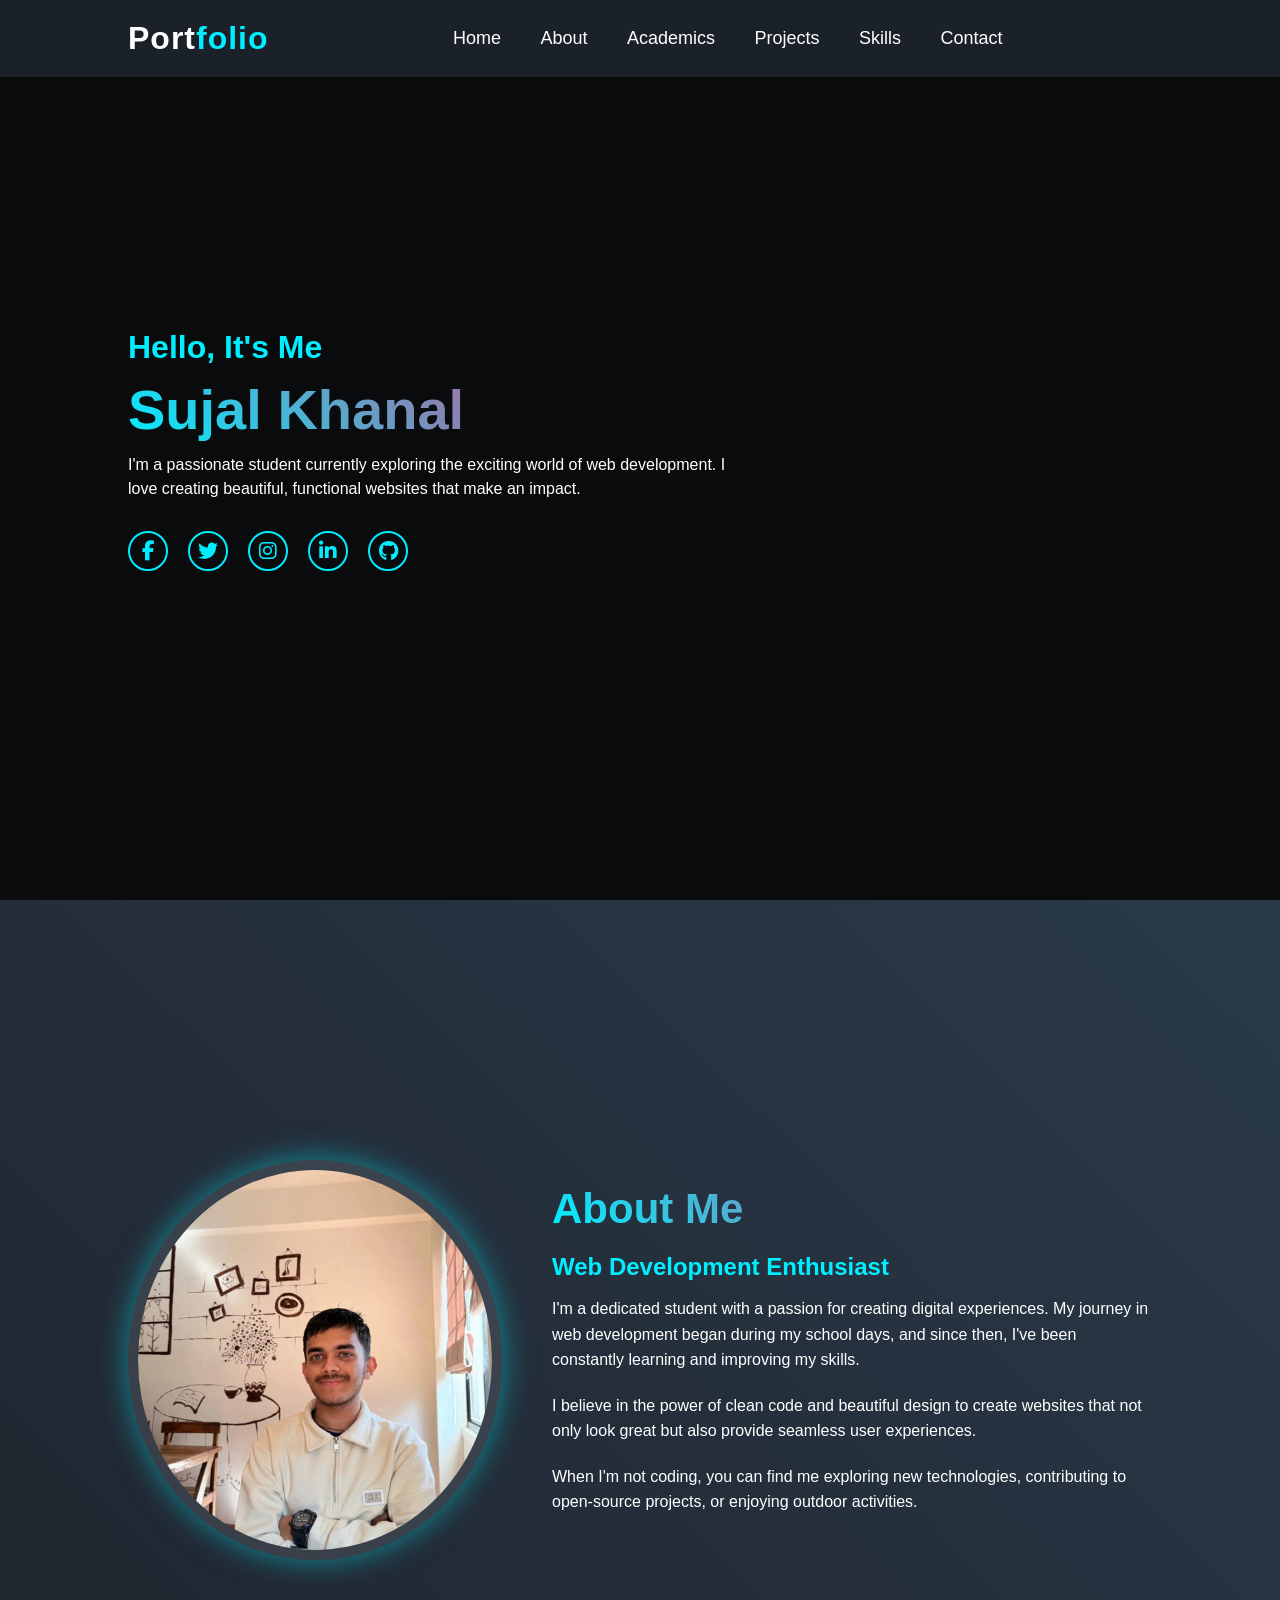
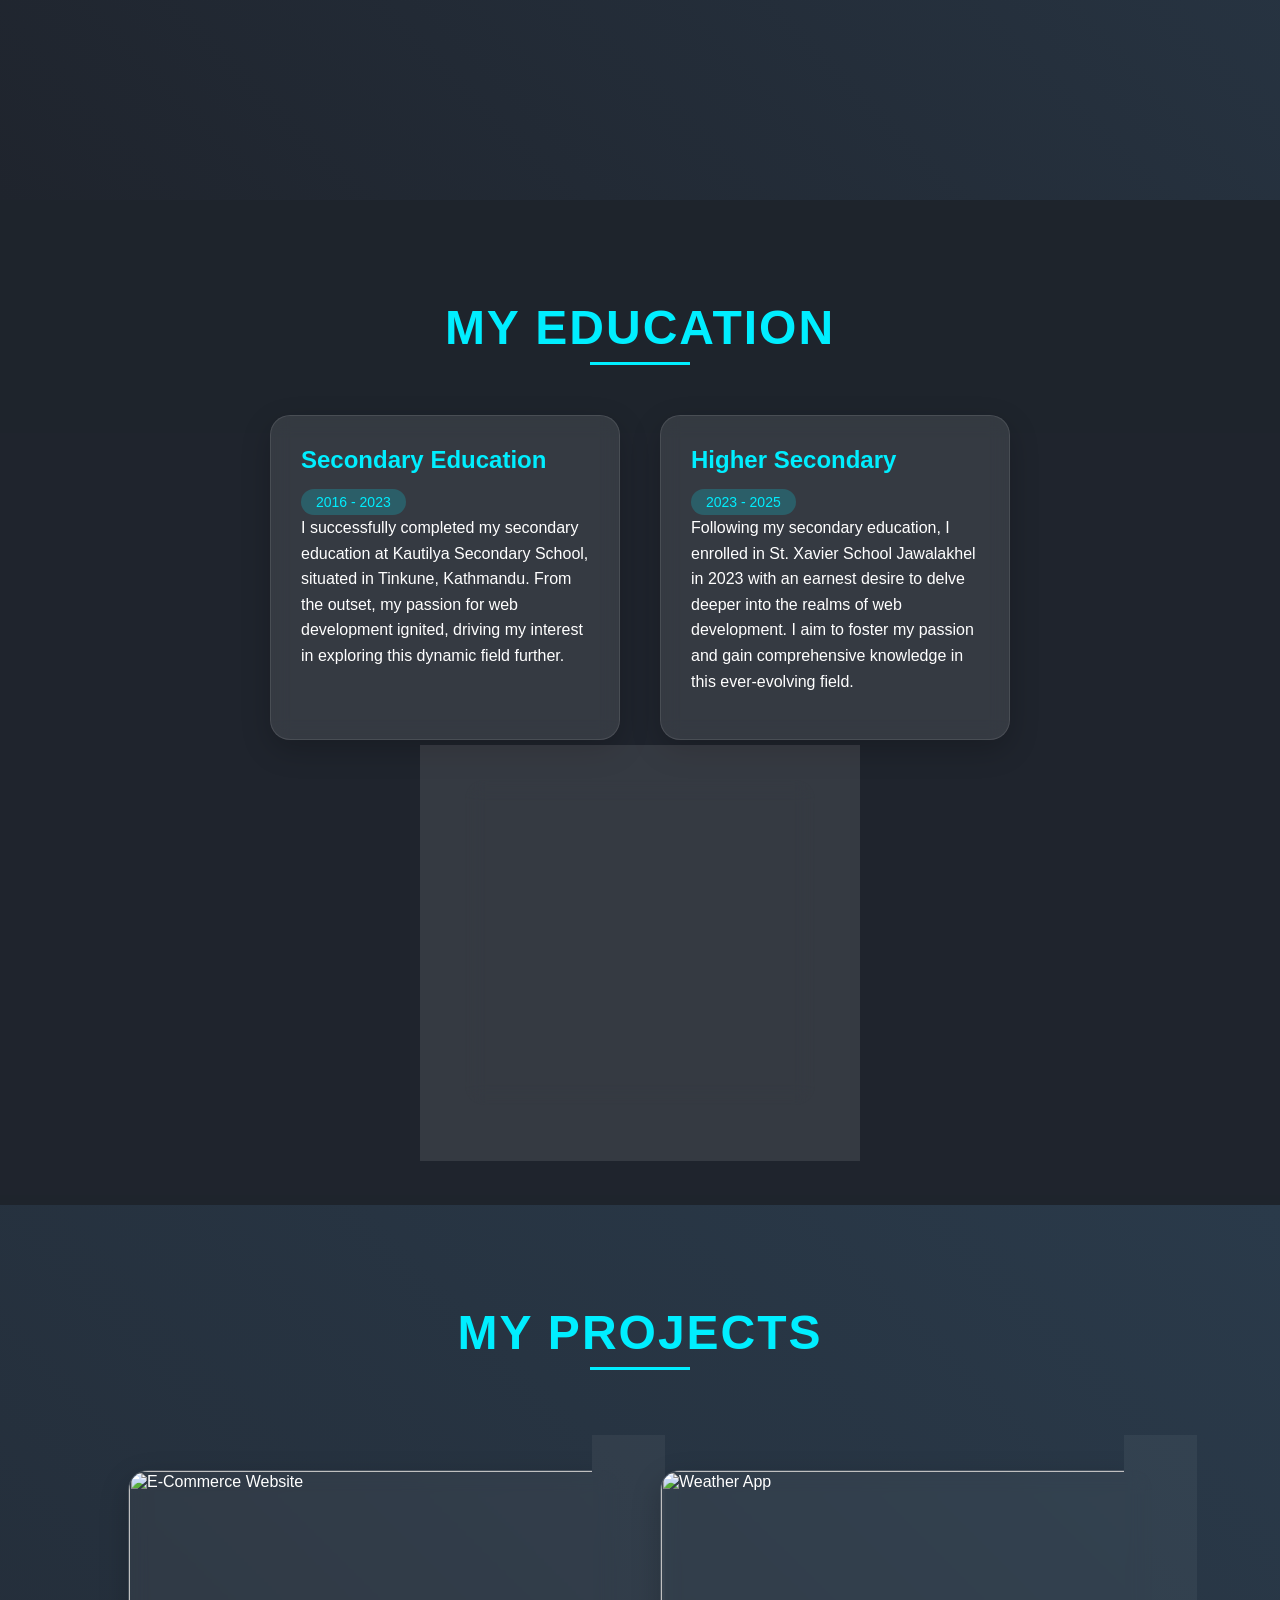
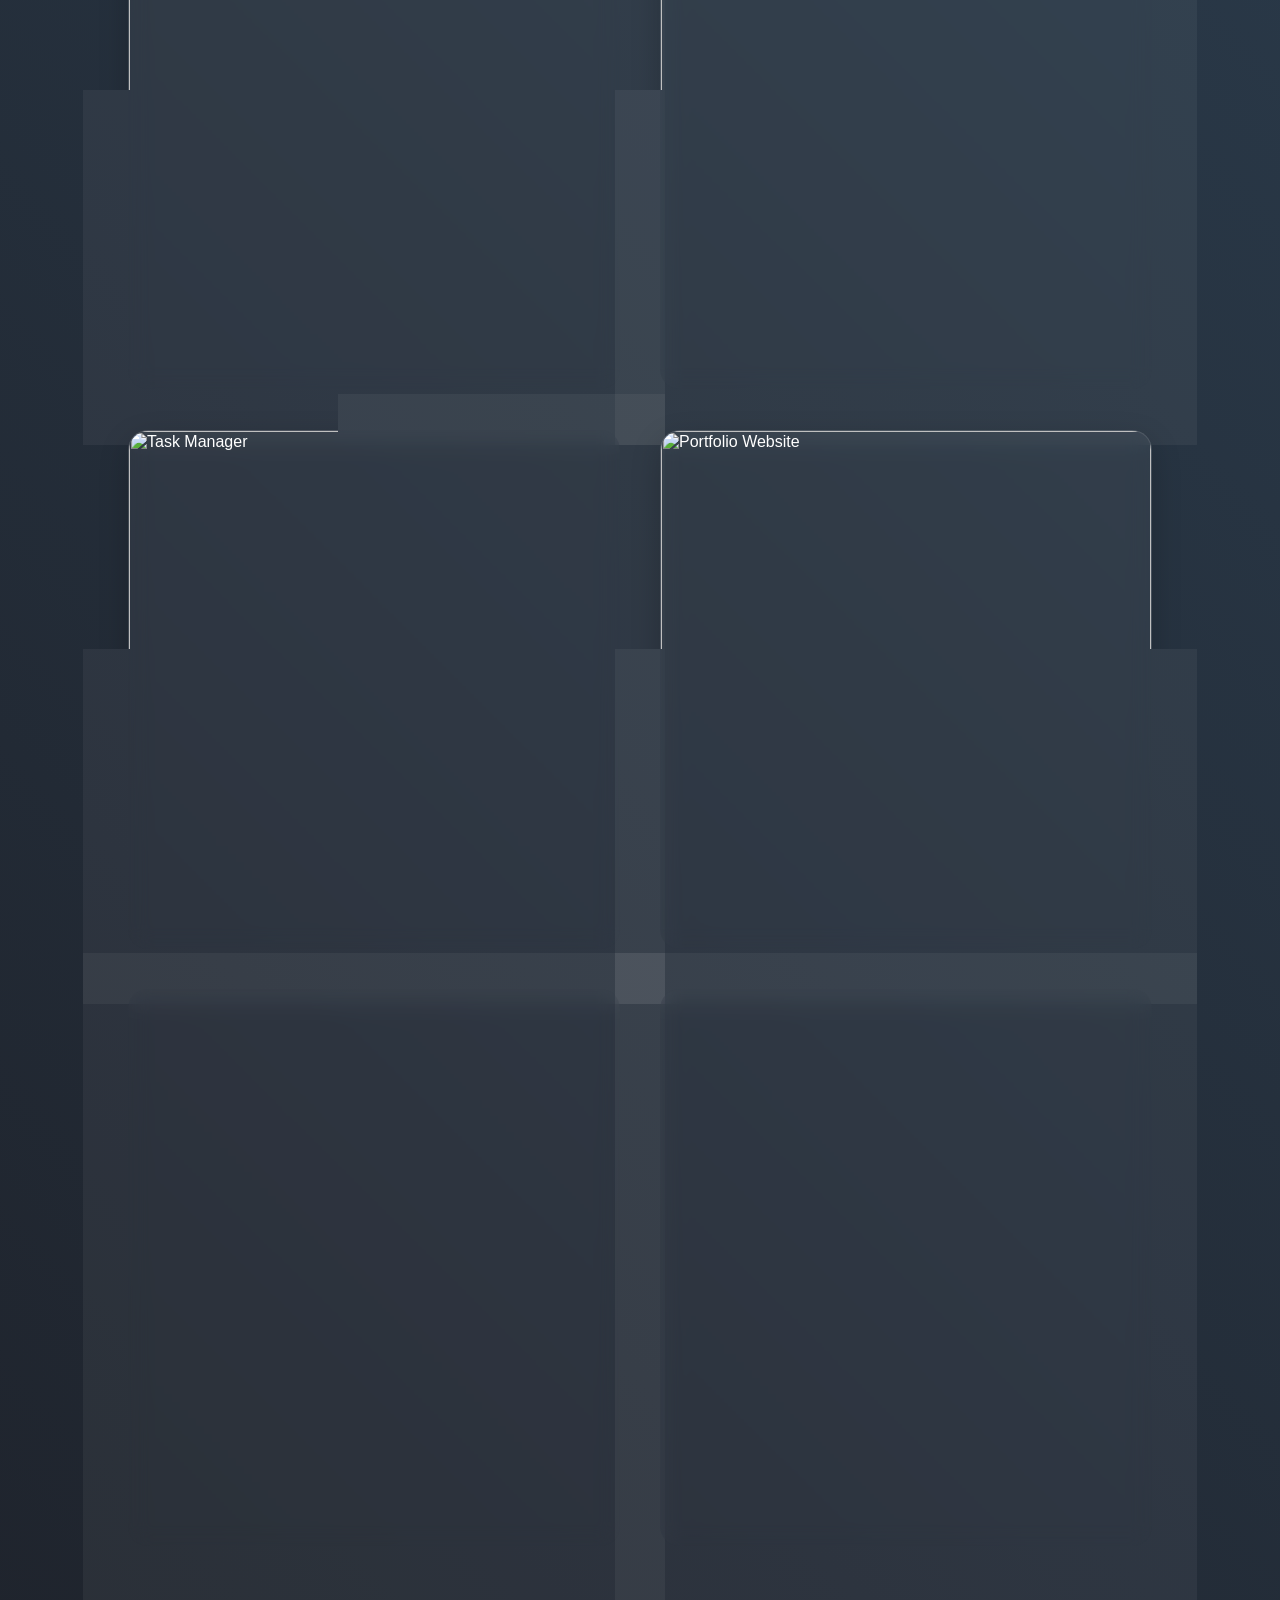
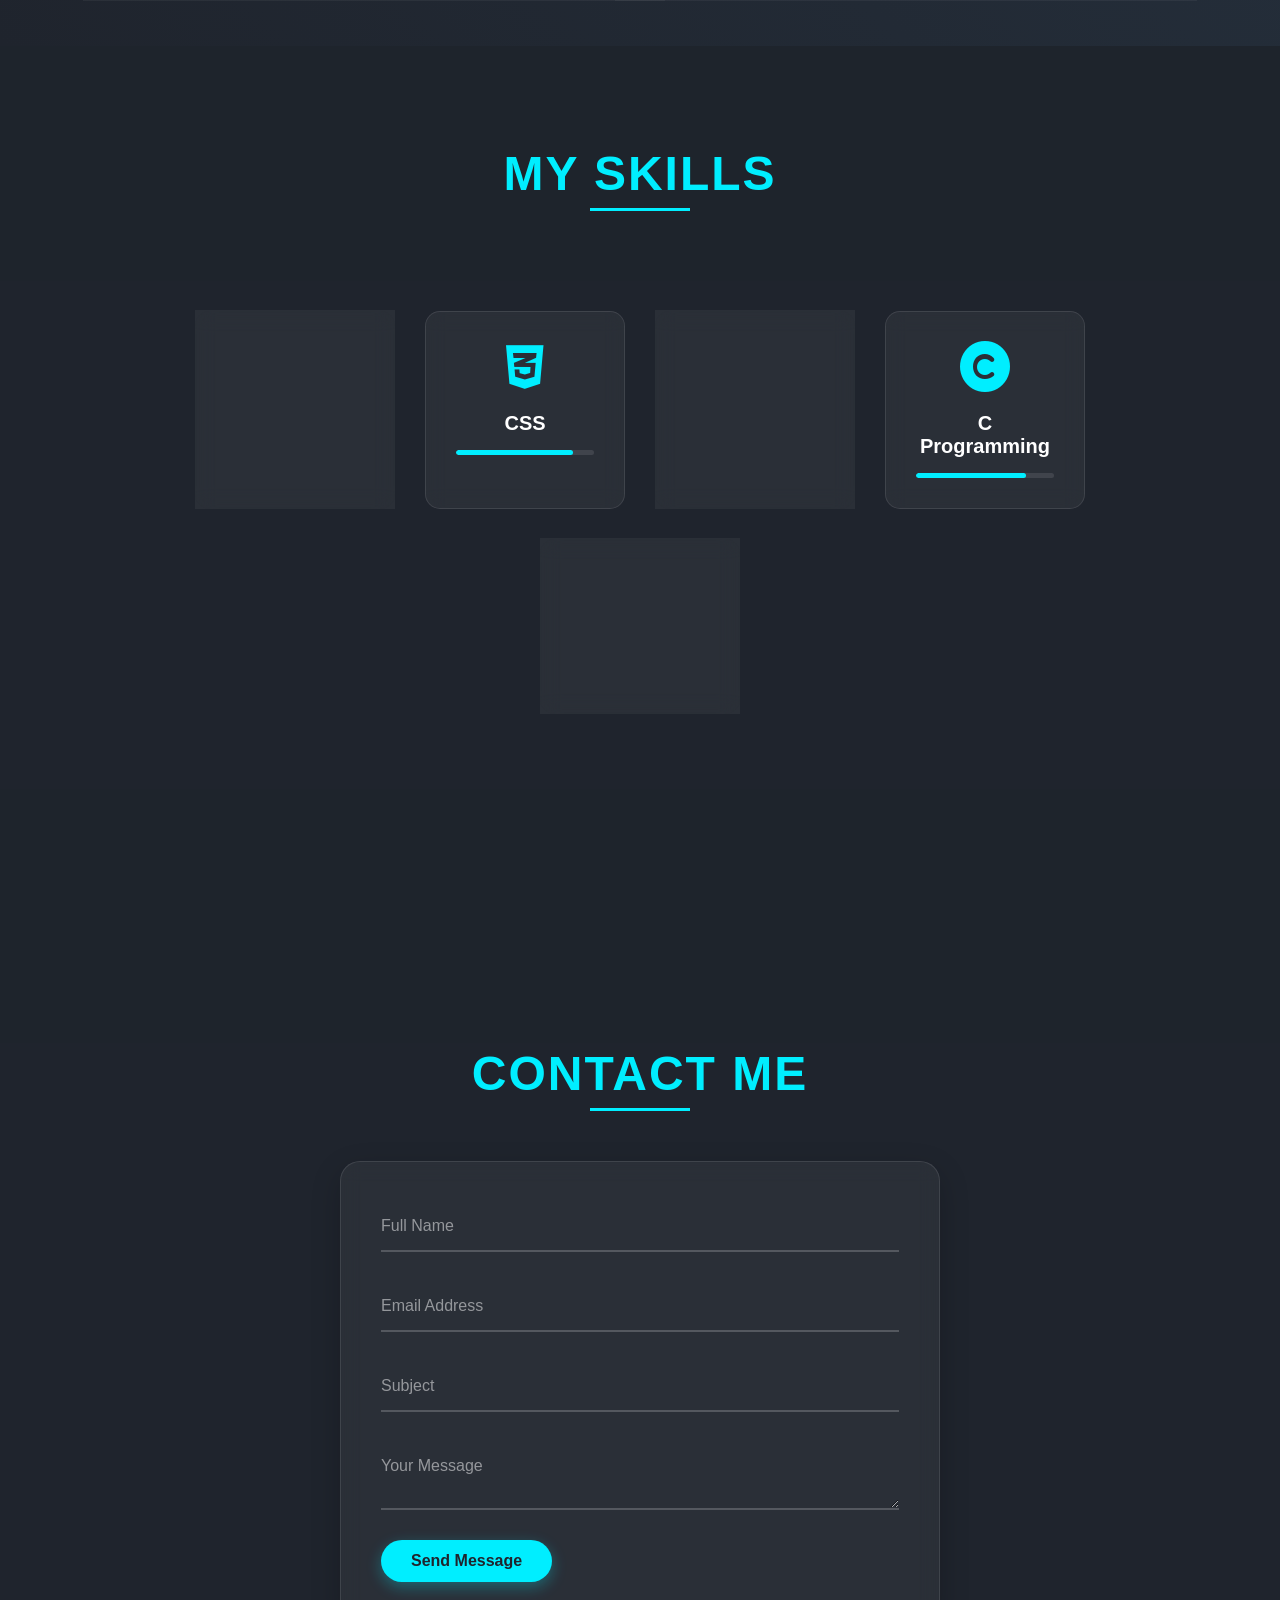
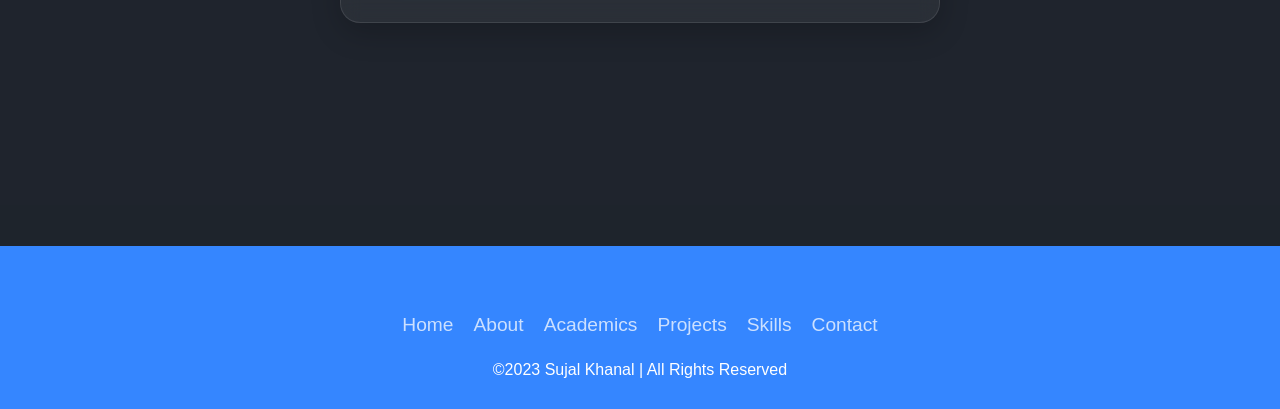
==== index.html @ ba67154d "Rename flexbox.html to index.html" ====
<html>
    <title>Portfolio</title>
    <head>
    <link rel="stylesheet" href="flexbox.css">

</head>

<body>
   <!DOCTYPE html>
<html lang="en">
<head>
    <meta charset="UTF-8">
    <meta name="viewport" content="width=device-width, initial-scale=1.0">
    <title>Sujal Khanal - Portfolio</title>
    <link rel="stylesheet" href="https://cdnjs.cloudflare.com/ajax/libs/font-awesome/6.4.0/css/all.min.css">         
</head>

<body>
    <!-- Header -->
    <header class="header">
        <a href="#" class="logo">Port<span>folio</span></a>
        <nav class="navbar">
            <a href="#home">Home</a>
            <a href="#about">About</a>
            <a href="#academics">Academics</a>
            <a href="#projects">Projects</a>
            <a href="#skills">Skills</a>
            <a href="#contact">Contact</a>
        </nav>
        <div class="menu-toggle">
            <span></span>
            <span></span>
            <span></span>
        </div>
    </header>

    <!-- Home Section -->
    <section class="home" id="home">
        <div class="homecontent">
            <h3>Hello, It's Me</h3>
            <h1>Sujal Khanal</h1>
            <p>I'm a passionate student currently exploring the exciting world of web development. I love creating beautiful, functional websites that make an impact.</p>
            <div class="social-icons">
                <a href="https://www.facebook.com/sujal.khanal.215783"><i class="fab fa-facebook-f"></i></a>
                <a href="https://x.com/HeyHeysujal"><i class="fab fa-twitter"></i></a>
                <a href="https://www.instagram.com/suzalkhana_l/"><i class="fab fa-instagram"></i></a>
                <a href="https://www.linkedin.com/in/sujal-khanal-5b7ba323b/"><i class="fab fa-linkedin-in"></i></a>
                <a href="https://github.com/Sujal940"><i class="fab fa-github"></i></a>
            </div>
        </div>
    </section>

    <!-- About Section -->
    <section class="about" id="about">
        <div class="round">
            <img src="Sujalk.jpg" alt="Sujal Khanal">
        </div>
        <div class="about-content">
            <h2>About <span>Me</span></h2>
            <h3>Web Development Enthusiast</h3>
            <p>I'm a dedicated student with a passion for creating digital experiences. My journey in web development began during my school days, and since then, I've been constantly learning and improving my skills.</p>
            <p>I believe in the power of clean code and beautiful design to create websites that not only look great but also provide seamless user experiences.</p>
            <p>When I'm not coding, you can find me exploring new technologies, contributing to open-source projects, or enjoying outdoor activities.</p>
        </div>
    </section>

    <!-- Academics Section -->
    <section class="academics" id="academics">
        <h2 class="section-title">My <span>Education</span></h2>
        <div class="education-container">
            <div class="education-box">
                <h3>Secondary Education</h3>
                <span class="year">2016 - 2023</span>
                <p>I successfully completed my secondary education at Kautilya Secondary School, situated in Tinkune, Kathmandu. From the outset, my passion for web development ignited, driving my interest in exploring this dynamic field further.</p>
            </div>
            <div class="education-box">
                <h3>Higher Secondary</h3>
                <span class="year">2023 - 2025</span>
                <p>Following my secondary education, I enrolled in St. Xavier School Jawalakhel in 2023 with an earnest desire to delve deeper into the realms of web development. I aim to foster my passion and gain comprehensive knowledge in this ever-evolving field.</p>
            </div>
            <div class="education-box">
                <h3>Online Learning</h3>
                <span class="year">Ongoing</span>
                <p>I complement my formal education with online courses and tutorials to stay updated with the latest web technologies. Platforms like Coursera, Udemy, and freeCodeCamp have been invaluable resources in my learning journey.</p>
            </div>
        </div>
    </section>

    <!-- Projects Section -->
    <section class="projects" id="projects">
        <h2 class="section-title">My <span>Projects</span></h2>
        <div class="projects-container">
            <div class="project-box">
                <div class="project-img">
                    <img src="https://images.unsplash.com/photo-1555066931-4365d14bab8c?ixlib=rb-4.0.3&auto=format&fit=crop&w=1170&q=80" alt="E-Commerce Website">
                </div>
                <div class="project-content">
                    <h3>Login Form</h3>
                    <p>A humble beginning to my web development journey.</p>
                    <div class="project-tech">
                        <span>HTML</span>
                        <span>CSS</span>
                        
                    </div>
                    <div class="project-links">
                        <a href="https://github.com/Sujal940/Login-Code" target="_blank"><i class="fab fa-github"></i> Code</a>
                        <a href="https://sujal940.github.io/Login-Code/"><i class="fas fa-external-link-alt"></i> Live Demo</a>
                    </div>
                </div>
            </div>
            
            <div class="project-box">
                <div class="project-img">
                    <img src="https://images.unsplash.com/photo-1551288049-bebda4e38f71?ixlib=rb-4.0.3&auto=format&fit=crop&w=1170&q=80" alt="Weather App">
                </div>
                <div class="project-content">
                    <h3>Weather App</h3>
                    <p>A weather application that provides real-time weather information and forecasts for locations worldwide.</p>
                    <div class="project-tech">
                        <span>HTML</span>
                        <span>CSS</span>
                        <span>JavaScript</span>
                        <span>API Integration</span>
                    </div>
                    <div class="project-links">
                        <a href="#"><i class="fab fa-github"></i> Code</a>
                        <a href="#"><i class="fas fa-external-link-alt"></i> Live Demo</a>
                    </div>
                </div>
            </div>
            
            <div class="project-box">
                <div class="project-img">
                    <img src="https://images.unsplash.com/photo-1611224923853-80b023f02d71?ixlib=rb-4.0.3&auto=format&fit=crop&w=1139&q=80" alt="Task Manager">
                </div>
                <div class="project-content">
                    <h3>Task Manager</h3>
                    <p>A productivity application that helps users organize tasks, set deadlines, and track progress.</p>
                    <div class="project-tech">
                        <span>HTML</span>
                        <span>CSS</span>
                        <span>JavaScript</span>
                        <span>MongoDB</span>
                    </div>
                    <div class="project-links">
                        <a href="#"><i class="fab fa-github"></i> Code</a>
                        <a href="#"><i class="fas fa-external-link-alt"></i> Live Demo</a>
                    </div>
                </div>
            </div>
            
            <div class="project-box">
                <div class="project-img">
                    <img src="https://images.unsplash.com/photo-1551650975-87deedd944c3?ixlib=rb-4.0.3&auto=format&fit=crop&w=1074&q=80" alt="Portfolio Website">
                </div>
                <div class="project-content">
                    <h3>Portfolio Website</h3>
                    <p>A personal portfolio website to showcase projects, skills, and professional information.</p>
                    <div class="project-tech">
                        <span>HTML</span>
                        <span>CSS</span>
                        <span>JavaScript</span>
                    </div>
                    <div class="project-links">
                        <a href="#"><i class="fab fa-github"></i> Code</a>
                        <a href="#"><i class="fas fa-external-link-alt"></i> Live Demo</a>
                    </div>
                </div>
            </div>
            
            <div class="project-box">
                <div class="project-img">
                    <img src="https://images.unsplash.com/photo-1553028826-f4804a6dba3b?ixlib=rb-4.0.3&auto=format&fit=crop&w=1170&q=80" alt="Blog Platform">
                </div>
                <div class="project-content">
                    <h3>Blog Platform</h3>
                    <p>A content management system for creating and managing blog posts with user authentication.</p>
                    <div class="project-tech">
                        <span>HTML</span>
                        <span>CSS</span>
                        <span>JavaScript</span>
                        <span>Node.js</span>
                        <span>MongoDB</span>
                    </div>
                    <div class="project-links">
                        <a href="#"><i class="fab fa-github"></i> Code</a>
                        <a href="#"><i class="fas fa-external-link-alt"></i> Live Demo</a>
                    </div>
                </div>
            </div>
            
            <div class="project-box">
                <div class="project-img">
                    <img src="https://images.unsplash.com/photo-1551288049-bebda4e38f71?ixlib=rb-4.0.3&auto=format&fit=crop&w=1170&q=80" alt="Recipe Finder">
                </div>
                <div class="project-content">
                    <h3>Recipe Finder</h3>
                    <p>An application that helps users discover recipes based on ingredients they have available.</p>
                    <div class="project-tech">
                        <span>HTML</span>
                        <span>CSS</span>
                        <span>JavaScript</span>
                        <span>API Integration</span>
                    </div>
                    <div class="project-links">
                        <a href="#"><i class="fab fa-github"></i> Code</a>
                        <a href="#"><i class="fas fa-external-link-alt"></i> Live Demo</a>
                    </div>
                </div>
            </div>
        </div>
    </section>

    <section class="skills" id="skills">
    <h2 class="section-title">My <span>Skills</span></h2>
    <div class="skills-container">
        <div class="skill-box">
            <i class="fab fa-html5"></i>
            <h3>HTML</h3>
            <div class="bar"><span style="--width: 90%"></span></div>
        </div>
        <div class="skill-box">
            <i class="fab fa-css3-alt"></i>
            <h3>CSS</h3>
            <div class="bar"><span style="--width: 85%"></span></div>
        </div>
        <div class="skill-box">
            <i class="fab fa-js"></i>
            <h3>JavaScript</h3>
            <div class="bar"><span style="--width: 75%"></span></div>
        </div>
        <div class="skill-box">
            <i class="fas fa-copyright"></i>
            <h3>C Programming</h3>
            <div class="bar"><span style="--width: 80%"></span></div>
        </div>
        <div class="skill-box">
            <i class="fas fa-database"></i>
            <h3>SQL</h3>
            <div class="bar"><span style="--width: 60%"></span></div>
        </div>
    </div>
</section>
                

    <!-- Contact Section -->
    <section class="contact" id="contact">
        <h2 class="section-title">Contact <span>Me</span></h2>
        <form class="contact-form">
            <div class="input-box">
                <input type="text" required>
                <label>Full Name</label>
            </div>
            <div class="input-box">
                <input type="email" required>
                <label>Email Address</label>
            </div>
            <div class="input-box">
                <input type="text" required>
                <label>Subject</label>
            </div>
            <div class="input-box">
                <textarea required></textarea>
                <label>Your Message</label>
            </div>
            <button type="submit" class="btn">Send Message</button>
        </form>
    </section>

    <!-- Footer -->
    <footer class="footer">
        <div class="waves">
            <div class="wave" id="wave1"></div>
            <div class="wave" id="wave2"></div>
            <div class="wave" id="wave3"></div>
            <div class="wave" id="wave4"></div>
        </div>
        <ul class="social-icon">
            <li class="social-icon__item"><a class="social-icon__link" href="https://www.facebook.com/sujal.khanal.215783" target="_blank">
                    <ion-icon name="logo-facebook"></ion-icon>
                </a></li>
            <li class="social-icon__item"><a class="social-icon__link" href="https://x.com/SujalKhana34747" target="_blank">
                    <ion-icon name="logo-twitter"></ion-icon>
                </a></li>
            <li class="social-icon__item"><a class="social-icon__link" href="https://www.linkedin.com/in/sujal-khanal-5b7ba323b/" target="_blank">
                    <ion-icon name="logo-linkedin"></ion-icon>
                </a></li>
            <li class="social-icon__item"><a class="social-icon__link" href="https://www.instagram.com/suzalkhana_l/" target="_blank">
                    <ion-icon name="logo-instagram"></ion-icon>
                </a></li>
        </ul>
        <ul class="menu">
            <li class="menu__item"><a class="menu__link" href="#home">Home</a></li>
            <li class="menu__item"><a class="menu__link" href="#about">About</a></li>
            <li class="menu__item"><a class="menu__link" href="#academics">Academics</a></li>
            <li class="menu__item"><a class="menu__link" href="#projects">Projects</a></li>
            <li class="menu__item"><a class="menu__link" href="#skills">Skills</a></li>
            <li class="menu__item"><a class="menu__link" href="#contact">Contact</a></li>
        </ul>
        <p>&copy;2023 Sujal Khanal | All Rights Reserved</p>
    </footer>

    <script type="module" src="https://unpkg.com/ionicons@5.5.2/dist/ionicons/ionicons.esm.js"></script>
    <script nomodule src="https://unpkg.com/ionicons@5.5.2/dist/ionicons/ionicons.js"></script>
    
    <script>
        // Sticky Header
        window.addEventListener('scroll', function() {
            const header = document.querySelector('.header');
            header.classList.toggle('scrolled', window.scrollY > 0);
        });

        // Mobile Menu Toggle
        const menuToggle = document.querySelector('.menu-toggle');
        const navbar = document.querySelector('.navbar');

        menuToggle.addEventListener('click', function() {
            menuToggle.classList.toggle('active');
            navbar.classList.toggle('active');
        });

        // Close menu when clicking on a link
        document.querySelectorAll('.navbar a').forEach(link => {
            link.addEventListener('click', () => {
                menuToggle.classList.remove('active');
                navbar.classList.remove('active');
            });
        });

        // Smooth scrolling for anchor links
        document.querySelectorAll('a[href^="#"]').forEach(anchor => {
            anchor.addEventListener('click', function(e) {
                e.preventDefault();
                
                const targetId = this.getAttribute('href');
                const targetElement = document.querySelector(targetId);
                
                if (targetElement) {
                    window.scrollTo({
                        top: targetElement.offsetTop - 80,
                        behavior: 'smooth'
                    });
                }
            });
        });

        // Animation on scroll
        function animateOnScroll() {
            const elements = document.querySelectorAll('.education-box, .skill-box, .project-box');
            
            elements.forEach(element => {
                const elementPosition = element.getBoundingClientRect().top;
                const screenPosition = window.innerHeight / 1.3;
                
                if (elementPosition < screenPosition) {
                    element.style.opacity = '1';
                    element.style.transform = 'translateY(0)';
                }
            });
        }

        // Set initial state for animated elements
        document.querySelectorAll('.education-box, .skill-box, .project-box').forEach(element => {
            element.style.opacity = '0';
            element.style.transform = 'translateY(20px)';
            element.style.transition = 'all 0.5s ease';
        });

        window.addEventListener('scroll', animateOnScroll);
        window.addEventListener('load', animateOnScroll);
    </script>
</body>
</html>
---- flexbox.css ----
* {
    margin: 0;
    padding: 0;
    box-sizing: border-box;
    font-family: 'Poppins', sans-serif;
    scroll-behavior: smooth;
}

:root {
    --primary-color: #0ef;
    --secondary-color: #ff2770;
    --dark-color: #1f242d;
    --light-color: #fff;
    --bg-gradient: linear-gradient(45deg, #1f242d, #2a3a4a);
}

body {
    background: var(--dark-color);
    color: var(--light-color);
    overflow-x: hidden;
}

/* Header Styles */
.header {
    position: fixed;
    top: 0;
    left: 0;
    width: 100%;
    padding: 20px 10%;
    display: flex;
    justify-content: space-between;
    align-items: center;
    z-index: 100;
    background: rgba(31, 36, 45, 0.9);
    backdrop-filter: blur(10px);
    transition: all 0.3s ease;
}

.header.scrolled {
    padding: 15px 10%;
    box-shadow: 0 5px 20px rgba(0, 0, 0, 0.2);
}

.logo {
    text-decoration: none;
    font-weight: 700;
    font-size: 2em;
    color: var(--light-color);
    letter-spacing: 1px;
    transition: all 0.3s ease;
}

.logo span {
    color: var(--primary-color);
}

.logo:hover {
    transform: scale(1.05);
}

.navbar a {
    text-decoration: none;
    font-size: 18px;
    font-weight: 500;
    margin-left: 35px;
    color: var(--light-color);
    position: relative;
    transition: all 0.3s ease;
}

.navbar a::before {
    content: '';
    position: absolute;
    bottom: -5px;
    left: 0;
    width: 0;
    height: 2px;
    background: var(--primary-color);
    transition: width 0.3s ease;
}

.navbar a:hover::before {
    width: 100%;
}

.navbar a:hover {
    color: var(--primary-color);
}

/* Home Section */
.home {
    width: 100%;
    height: 100vh;
    background: url('https://images.unsplash.com/photo-1639762681057-408e52192e55?q=80&w=2232&auto=format&fit=crop') no-repeat;
    background-size: cover;
    background-position: center;
    display: flex;
    align-items: center;
    padding: 0 10%;
    position: relative;
}

.home::before {
    content: '';
    position: absolute;
    top: 0;
    left: 0;
    width: 100%;
    height: 100%;
    background: rgba(0, 0, 0, 0.7);
}

.homecontent {
    max-width: 600px;
    z-index: 1;
    animation: slideRight 1s ease forwards;
    animation-delay: 0.5s;
    opacity: 0;
}

.homecontent h3 {
    font-size: 32px;
    font-weight: 700;
    margin-bottom: 10px;
    color: var(--primary-color);
}

.homecontent h1 {
    font-size: 56px;
    font-weight: 700;
    margin: 10px 0;
    line-height: 1.2;
    background: linear-gradient(45deg, var(--primary-color), var(--secondary-color));
    -webkit-background-clip: text;
    -webkit-text-fill-color: transparent;
    animation: slideLeft 1s ease forwards;
    animation-delay: 1s;
    opacity: 0;
}

.homecontent p {
    font-size: 16px;
    margin-bottom: 20px;
    line-height: 1.5;
    animation: slideUp 1s ease forwards;
    animation-delay: 1.5s;
    opacity: 0;
}

.social-icons {
    display: flex;
    gap: 20px;
    margin-top: 30px;
    animation: slideUp 1s ease forwards;
    animation-delay: 2s;
    opacity: 0;
}

.social-icons a {
    display: inline-flex;
    justify-content: center;
    align-items: center;
    width: 40px;
    height: 40px;
    background: transparent;
    border: 2px solid var(--primary-color);
    border-radius: 50%;
    font-size: 20px;
    color: var(--primary-color);
    text-decoration: none;
    transition: all 0.3s ease;
}

.social-icons a:hover {
    background: var(--primary-color);
    color: var(--dark-color);
    box-shadow: 0 0 20px var(--primary-color);
    transform: translateY(-5px);
}

/* About Section */
.about {
    width: 100%;
    min-height: 100vh;
    padding: 100px 10% 80px;
    display: flex;
    justify-content: space-between;
    align-items: center;
    gap: 50px;
    background: var(--bg-gradient);
}

.round {
    width: 400px;
    height: 400px;
    border-radius: 50%;
    position: relative;
    animation: float 3s ease-in-out infinite;
    box-shadow: 0 0 30px rgba(0, 239, 255, 0.5);
    overflow: hidden;
    border: 10px solid rgba(255, 255, 255, 0.1);
}

.round img {
    width: 100%;
    height: 100%;
    object-fit: cover;
}

.about-content {
    max-width: 600px;
}

.about-content h2 {
    font-size: 42px;
    margin-bottom: 20px;
    background: linear-gradient(45deg, var(--primary-color), var(--secondary-color));
    -webkit-background-clip: text;
    -webkit-text-fill-color: transparent;
}

.about-content h3 {
    font-size: 24px;
    margin-bottom: 15px;
    color: var(--primary-color);
}

.about-content p {
    font-size: 16px;
    line-height: 1.6;
    margin-bottom: 20px;
}

/* Academics Section */
.academics {
    width: 100%;
    min-height: 100vh;
    padding: 100px 10%;
    background: url('https://images.unsplash.com/photo-1454165804606-c3d57bc86b40?q=80&w=2070&auto=format&fit=crop') no-repeat;
    background-size: cover;
    background-position: center;
    background-attachment: fixed;
    position: relative;
    display: flex;
    flex-direction: column;
    align-items: center;
}

.academics::before {
    content: '';
    position: absolute;
    top: 0;
    left: 0;
    width: 100%;
    height: 100%;
    background: rgba(31, 36, 45, 0.9);
}

.section-title {
    font-size: 48px;
    margin-bottom: 60px;
    text-align: center;
    position: relative;
    z-index: 1;
    color: var(--primary-color);
    text-transform: uppercase;
    letter-spacing: 2px;
}

.section-title::after {
    content: '';
    position: absolute;
    bottom: -10px;
    left: 50%;
    transform: translateX(-50%);
    width: 100px;
    height: 3px;
    background: var(--primary-color);
}

.education-container {
    display: flex;
    justify-content: center;
    flex-wrap: wrap;
    gap: 40px;
    position: relative;
    z-index: 1;
}

.education-box {
    background: rgba(255, 255, 255, 0.1);
    backdrop-filter: blur(10px);
    border-radius: 20px;
    padding: 30px;
    width: 350px;
    transition: all 0.3s ease;
    border: 1px solid rgba(255, 255, 255, 0.1);
    box-shadow: 0 10px 30px rgba(0, 0, 0, 0.2);
}

.education-box:hover {
    transform: translateY(-10px);
    box-shadow: 0 15px 30px rgba(0, 239, 255, 0.3);
    border-color: var(--primary-color);
}

.education-box h3 {
    font-size: 24px;
    margin-bottom: 15px;
    color: var(--primary-color);
}

.education-box p {
    font-size: 16px;
    line-height: 1.6;
    margin-bottom: 15px;
}

.education-box .year {
    display: inline-block;
    padding: 5px 15px;
    background: rgba(0, 239, 255, 0.2);
    border-radius: 20px;
    font-size: 14px;
    color: var(--primary-color);
}

/* Projects Section */
.projects {
    width: 100%;
    min-height: 100vh;
    padding: 100px 10%;
    background: var(--bg-gradient);
    display: flex;
    flex-direction: column;
    align-items: center;
}

.projects-container {
    display: grid;
    grid-template-columns: repeat(auto-fit, minmax(350px, 1fr));
    gap: 40px;
    width: 100%;
    max-width: 1200px;
    margin-top: 50px;
}

.project-box {
    background: rgba(255, 255, 255, 0.05);
    backdrop-filter: blur(10px);
    border-radius: 20px;
    overflow: hidden;
    transition: all 0.3s ease;
    border: 1px solid rgba(255, 255, 255, 0.1);
    box-shadow: 0 10px 30px rgba(0, 0, 0, 0.2);
    position: relative;
}

.project-box:hover {
    transform: translateY(-10px);
    box-shadow: 0 15px 30px rgba(0, 239, 255, 0.3);
    border-color: var(--primary-color);
}

.project-img {
    width: 100%;
    height: 250px;
    overflow: hidden;
    position: relative;
}

.project-img img {
    width: 100%;
    height: 100%;
    object-fit: cover;
    transition: all 0.3s ease;
}

.project-box:hover .project-img img {
    transform: scale(1.1);
}

.project-content {
    padding: 30px;
}

.project-content h3 {
    font-size: 24px;
    margin-bottom: 15px;
    color: var(--primary-color);
}

.project-content p {
    font-size: 16px;
    line-height: 1.6;
    margin-bottom: 20px;
    color: rgba(255, 255, 255, 0.8);
}

.project-tech {
    display: flex;
    flex-wrap: wrap;
    gap: 10px;
    margin-bottom: 25px;
}

.project-tech span {
    background: rgba(0, 239, 255, 0.1);
    color: var(--primary-color);
    padding: 5px 15px;
    border-radius: 20px;
    font-size: 14px;
    border: 1px solid rgba(0, 239, 255, 0.3);
    transition: all 0.3s ease;
}

.project-tech span:hover {
    background: rgba(0, 239, 255, 0.2);
    transform: translateY(-2px);
}

.project-links {
    display: flex;
    gap: 15px;
}

.project-links a {
    display: inline-flex;
    align-items: center;
    gap: 8px;
    padding: 10px 20px;
    background: rgba(0, 239, 255, 0.1);
    color: var(--primary-color);
    text-decoration: none;
    border-radius: 25px;
    font-weight: 500;
    transition: all 0.3s ease;
    border: 1px solid rgba(0, 239, 255, 0.3);
}

.project-links a:hover {
    background: var(--primary-color);
    color: var(--dark-color);
    transform: translateY(-3px);
    box-shadow: 0 5px 15px rgba(0, 239, 255, 0.4);
}

/* Skills Section */
.skills {
    width: 100%;
    min-height: 100vh;
    padding: 100px 10%;
    background: url('https://images.unsplash.com/photo-1517077304055-6e89abbf09b0?q=80&w=2069&auto=format&fit=crop') no-repeat;
    background-size: cover;
    background-position: center;
    background-attachment: fixed;
    position: relative;
    display: flex;
    flex-direction: column;
    align-items: center;
}

.skills::before {
    content: '';
    position: absolute;
    top: 0;
    left: 0;
    width: 100%;
    height: 100%;
    background: rgba(31, 36, 45, 0.9);
}

.skills-container {
    display: flex;
    justify-content: center;
    flex-wrap: wrap;
    gap: 30px;
    width: 100%;
    margin-top: 50px;
    position: relative;
    z-index: 1;
}

.skill-box {
    background: rgba(255, 255, 255, 0.05);
    backdrop-filter: blur(10px);
    border-radius: 15px;
    padding: 30px;
    width: 200px;
    text-align: center;
    transition: all 0.3s ease;
    border: 1px solid rgba(255, 255, 255, 0.1);
}

.skill-box:hover {
    transform: translateY(-10px);
    box-shadow: 0 10px 25px rgba(0, 239, 255, 0.2);
    border-color: var(--primary-color);
}

.skill-box i {
    font-size: 50px;
    margin-bottom: 20px;
    color: var(--primary-color);
}

.skill-box h3 {
    font-size: 20px;
    margin-bottom: 10px;
}

.skill-box .bar {
    height: 5px;
    background: rgba(255, 255, 255, 0.1);
    border-radius: 5px;
    overflow: hidden;
    margin-top: 15px;
}

.skill-box .bar span {
    display: block;
    height: 100%;
    background: var(--primary-color);
    border-radius: 5px;
    animation: fillBar 2s ease-out forwards;
}

/* Contact Section */
.contact {
    width: 100%;
    min-height: 100vh;
    padding: 100px 10%;
    background: url('https://images.unsplash.com/photo-1519389950473-47ba0277781c?q=80&w=2070&auto=format&fit=crop') no-repeat;
    background-size: cover;
    background-position: center;
    position: relative;
    display: flex;
    flex-direction: column;
    align-items: center;
}

.contact::before {
    content: '';
    position: absolute;
    top: 0;
    left: 0;
    width: 100%;
    height: 100%;
    background: rgba(31, 36, 45, 0.9);
}

.contact-form {
    background: rgba(255, 255, 255, 0.05);
    backdrop-filter: blur(10px);
    border-radius: 20px;
    padding: 40px;
    width: 100%;
    max-width: 600px;
    position: relative;
    z-index: 1;
    border: 1px solid rgba(255, 255, 255, 0.1);
    box-shadow: 0 10px 30px rgba(0, 0, 0, 0.2);
}

.input-box {
    position: relative;
    margin-bottom: 30px;
}

.input-box input,
.input-box textarea {
    width: 100%;
    padding: 15px;
    background: transparent;
    border: none;
    border-bottom: 2px solid rgba(255, 255, 255, 0.2);
    color: var(--light-color);
    font-size: 16px;
    transition: all 0.3s ease;
}

.input-box input:focus,
.input-box textarea:focus {
    outline: none;
    border-bottom-color: var(--primary-color);
}

.input-box label {
    position: absolute;
    top: 15px;
    left: 0;
    color: rgba(255, 255, 255, 0.5);
    pointer-events: none;
    transition: all 0.3s ease;
}

.input-box input:focus ~ label,
.input-box input:valid ~ label,
.input-box textarea:focus ~ label,
.input-box textarea:valid ~ label {
    top: -20px;
    left: 0;
    font-size: 14px;
    color: var(--primary-color);
}

.btn {
    display: inline-block;
    padding: 12px 30px;
    background: var(--primary-color);
    color: var(--dark-color);
    border: none;
    border-radius: 30px;
    font-size: 16px;
    font-weight: 600;
    cursor: pointer;
    transition: all 0.3s ease;
    box-shadow: 0 5px 15px rgba(0, 239, 255, 0.3);
}

.btn:hover {
    transform: translateY(-3px);
    box-shadow: 0 8px 20px rgba(0, 239, 255, 0.5);
}

/* Footer */
.footer {
    position: relative;
    width: 100%;
    background: #3586ff;
    min-height: 100px;
    padding: 20px 50px;
    display: flex;
    justify-content: center;
    align-items: center;
    flex-direction: column;
}

.social-icon,
.menu {
    position: relative;
    display: flex;
    justify-content: center;
    align-items: center;
    margin: 10px 0;
    flex-wrap: wrap;
}

.social-icon__item,
.menu__item {
    list-style: none;
}

.social-icon__link {
    font-size: 2rem;
    color: #fff;
    margin: 0 10px;
    display: inline-block;
    transition: 0.5s;
}

.social-icon__link:hover {
    transform: translateY(-10px);
}

.menu__link {
    font-size: 1.2rem;
    color: #fff;
    margin: 0 10px;
    display: inline-block;
    transition: 0.5s;
    text-decoration: none;
    opacity: 0.75;
    font-weight: 300;
}

.menu__link:hover {
    opacity: 1;
}

.footer p {
    color: #fff;
    margin: 15px 0 10px 0;
    font-size: 1rem;
    font-weight: 300;
}

.wave {
    position: absolute;
    top: -100px;
    left: 0;
    width: 100%;
    height: 100px;
    background: url("https://i.ibb.co/wQZVxxk/wave.png");
    background-size: 1000px 100px;
}

.wave#wave1 {
    z-index: 1000;
    opacity: 1;
    bottom: 0;
    animation: animateWaves 4s linear infinite;
}

.wave#wave2 {
    z-index: 999;
    opacity: 0.5;
    bottom: 10px;
    animation: animate 4s linear infinite !important;
}

.wave#wave3 {
    z-index: 1000;
    opacity: 0.2;
    bottom: 15px;
    animation: animateWaves 3s linear infinite;
}

.wave#wave4 {
    z-index: 999;
    opacity: 0.7;
    bottom: 20px;
    animation: animate 3s linear infinite;
}

/* Animations */
@keyframes animateWaves {
    0% {
        background-position-x: 1000px;
    }
    100% {
        background-position-x: 0px;
    }
}

@keyframes animate {
    0% {
        background-position-x: -1000px;
    }
    100% {
        background-position-x: 0px;
    }
}

@keyframes slideRight {
    0% {
        transform: translateX(-100px);
        opacity: 0;
    }
    100% {
        transform: translateX(0);
        opacity: 1;
    }
}

@keyframes slideLeft {
    0% {
        transform: translateX(100px);
        opacity: 0;
    }
    100% {
        transform: translateX(0);
        opacity: 1;
    }
}

@keyframes slideUp {
    0% {
        transform: translateY(100px);
        opacity: 0;
    }
    100% {
        transform: translateY(0);
        opacity: 1;
    }
}

@keyframes float {
    0%, 100% {
        transform: translateY(0);
    }
    50% {
        transform: translateY(-20px);
    }
}

@keyframes fillBar {
    from {
        width: 0;
    }
    to {
        width: var(--width);
    }
}

/* Responsive Design */
@media (max-width: 1200px) {
    .header {
        padding: 15px 5%;
    }

    .homecontent h1 {
        font-size: 48px;
    }
}

@media (max-width: 992px) {
    .about {
        flex-direction: column;
        text-align: center;
        padding: 80px 5%;
    }

    .round {
        margin-bottom: 50px;
    }

    .education-box {
        width: 100%;
    }

    .projects-container {
        grid-template-columns: repeat(auto-fit, minmax(300px, 1fr));
    }
}

@media (max-width: 768px) {
    .homecontent h1 {
        font-size: 36px;
    }

    .homecontent h3 {
        font-size: 24px;
    }

    .navbar {
        position: fixed;
        top: 80px;
        left: -100%;
        width: 100%;
        height: calc(100vh - 80px);
        background: var(--dark-color);
        flex-direction: column;
        align-items: center;
        justify-content: center;
        transition: all 0.3s ease;
    }

    .navbar.active {
        left: 0;
    }

    .navbar a {
        margin: 15px 0;
        font-size: 24px;
    }

    .menu-toggle {
        display: block;
        width: 30px;
        height: 30px;
        cursor: pointer;
        position: relative;
        z-index: 101;
    }

    .menu-toggle span {
        display: block;
        width: 100%;
        height: 3px;
        background: var(--light-color);
        margin: 5px 0;
        transition: all 0.3s ease;
    }

    .menu-toggle.active span:nth-child(1) {
        transform: rotate(45deg) translate(5px, 5px);
    }

    .menu-toggle.active span:nth-child(2) {
        opacity: 0;
    }

    .menu-toggle.active span:nth-child(3) {
        transform: rotate(-45deg) translate(7px, -7px);
    }

    .projects-container {
        grid-template-columns: 1fr;
    }
}

@media (max-width: 576px) {
    .homecontent h1 {
        font-size: 32px;
    }

    .round {
        width: 300px;
        height: 300px;
    }

    .section-title {
        font-size: 36px;
    }

    .project-content {
        padding: 20px;
    }

    .project-links {
        flex-direction: column;
        gap: 10px;
    }

    .project-links a {
        justify-content: center;
    }
}
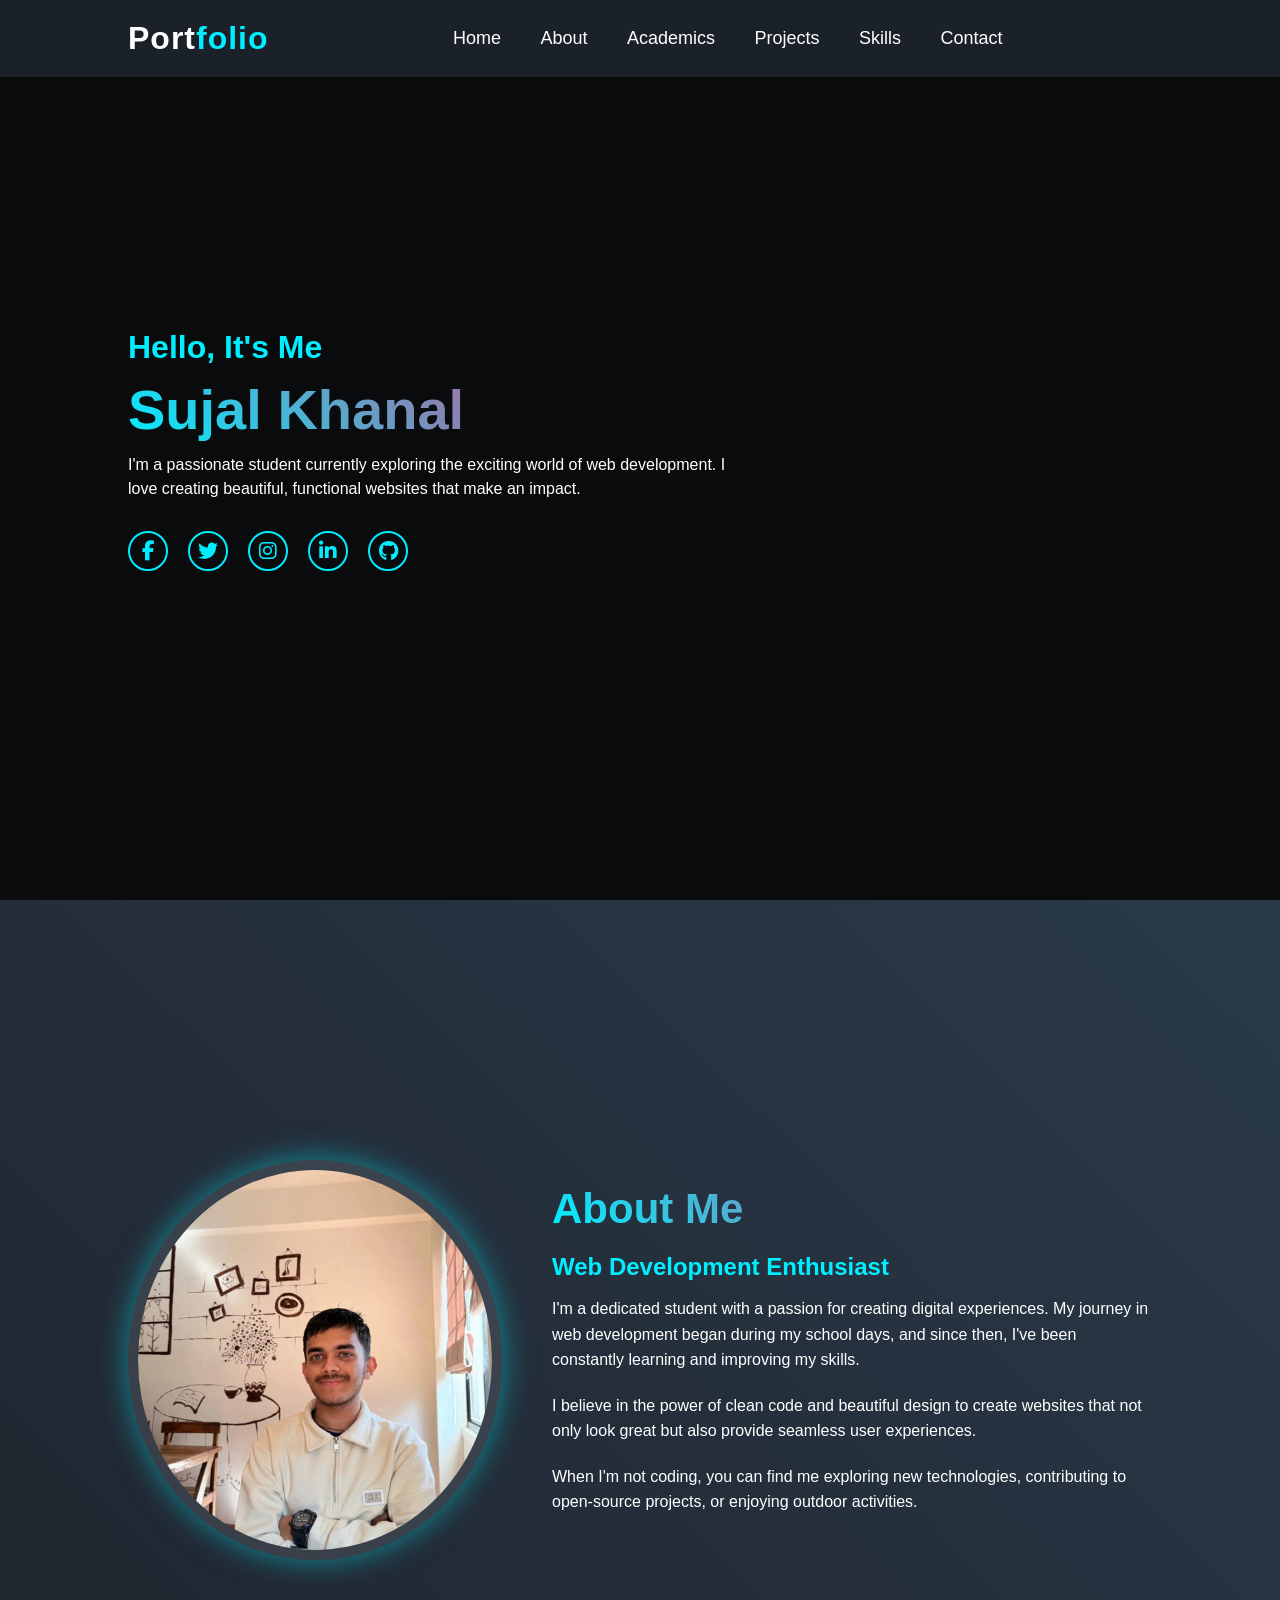
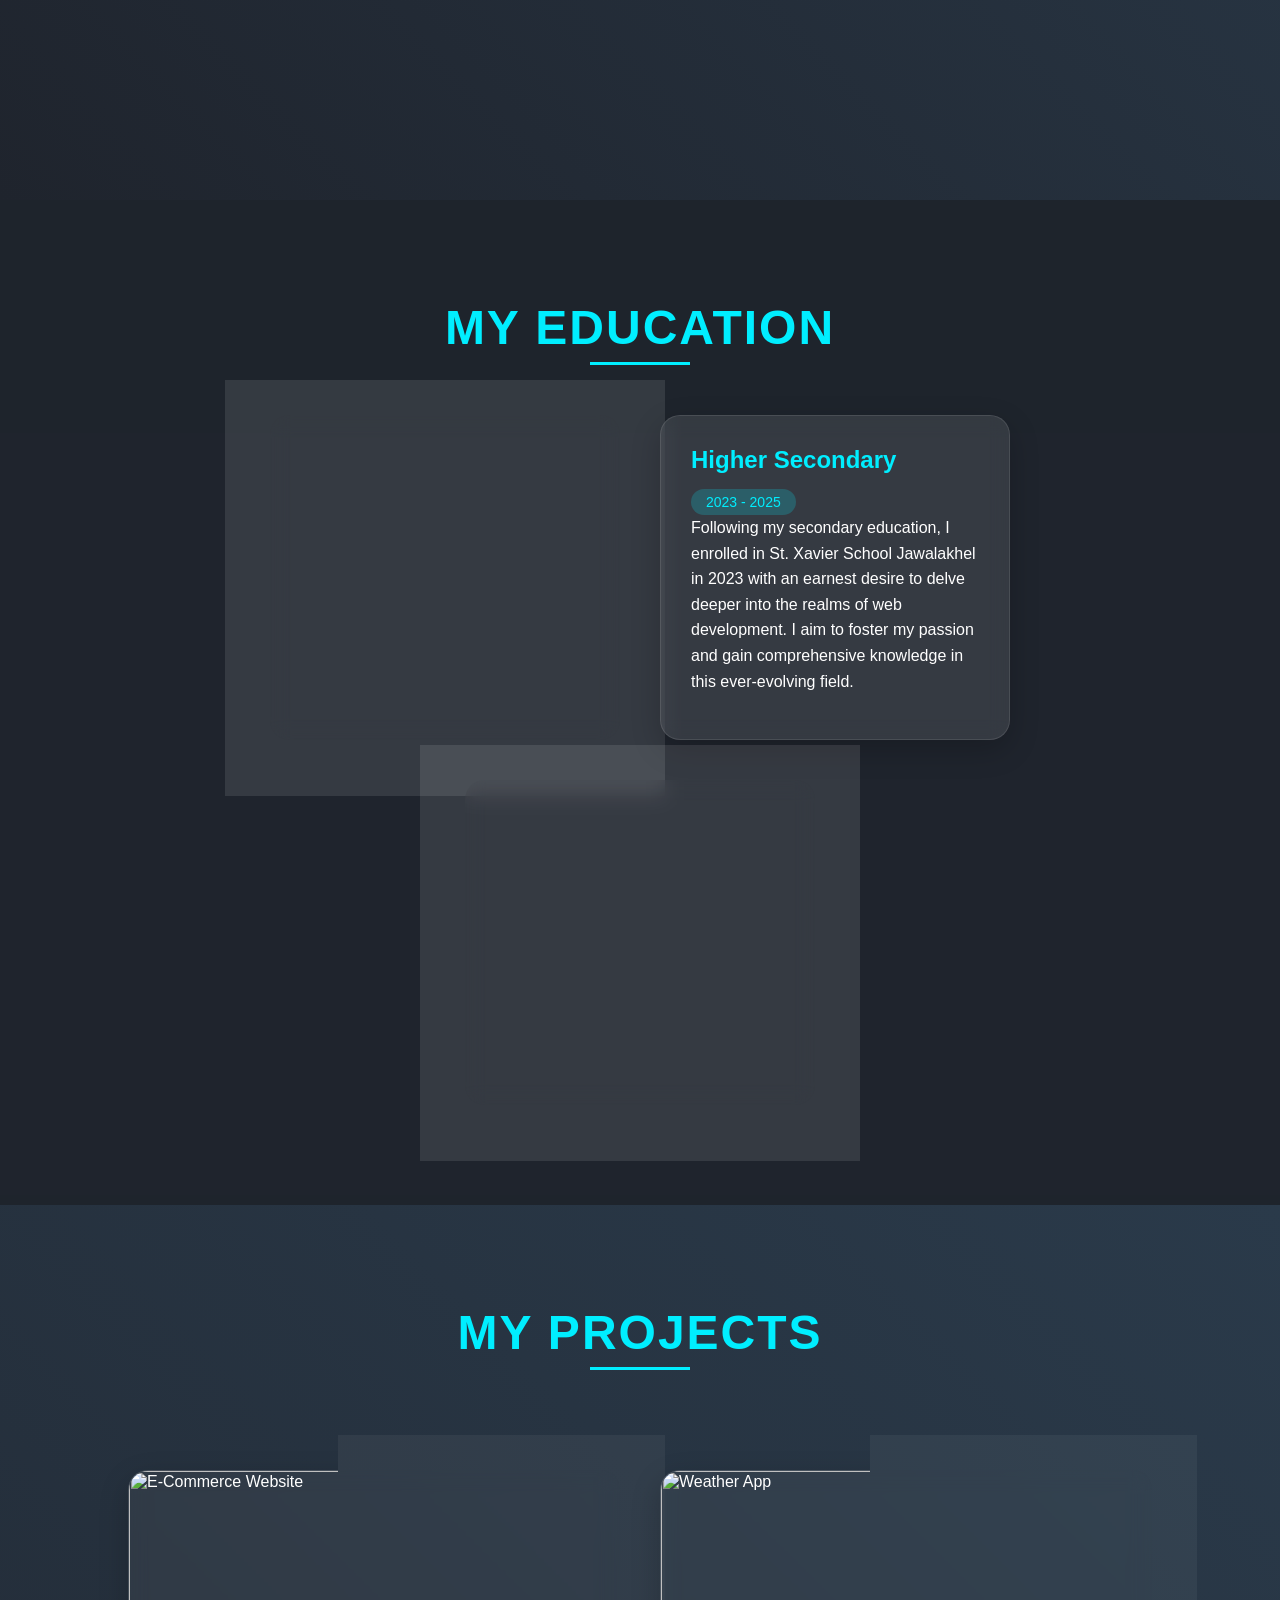
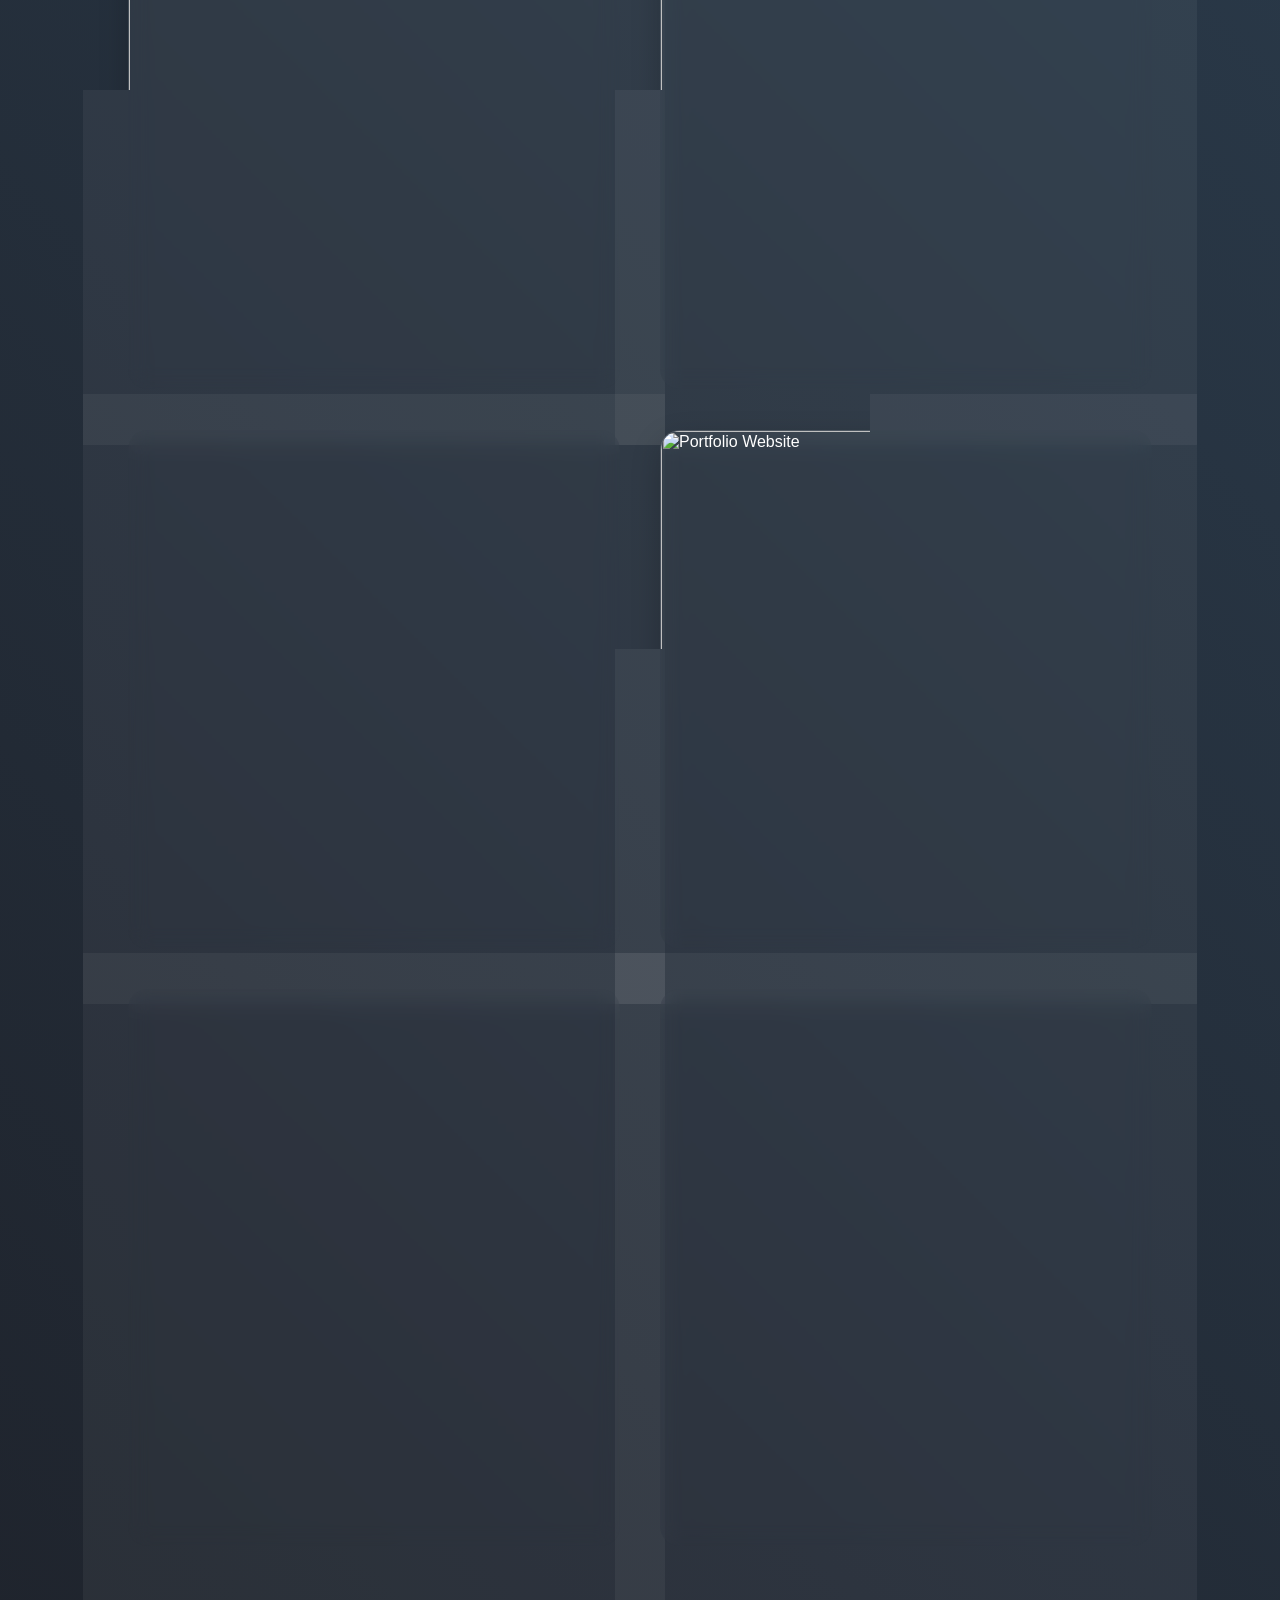
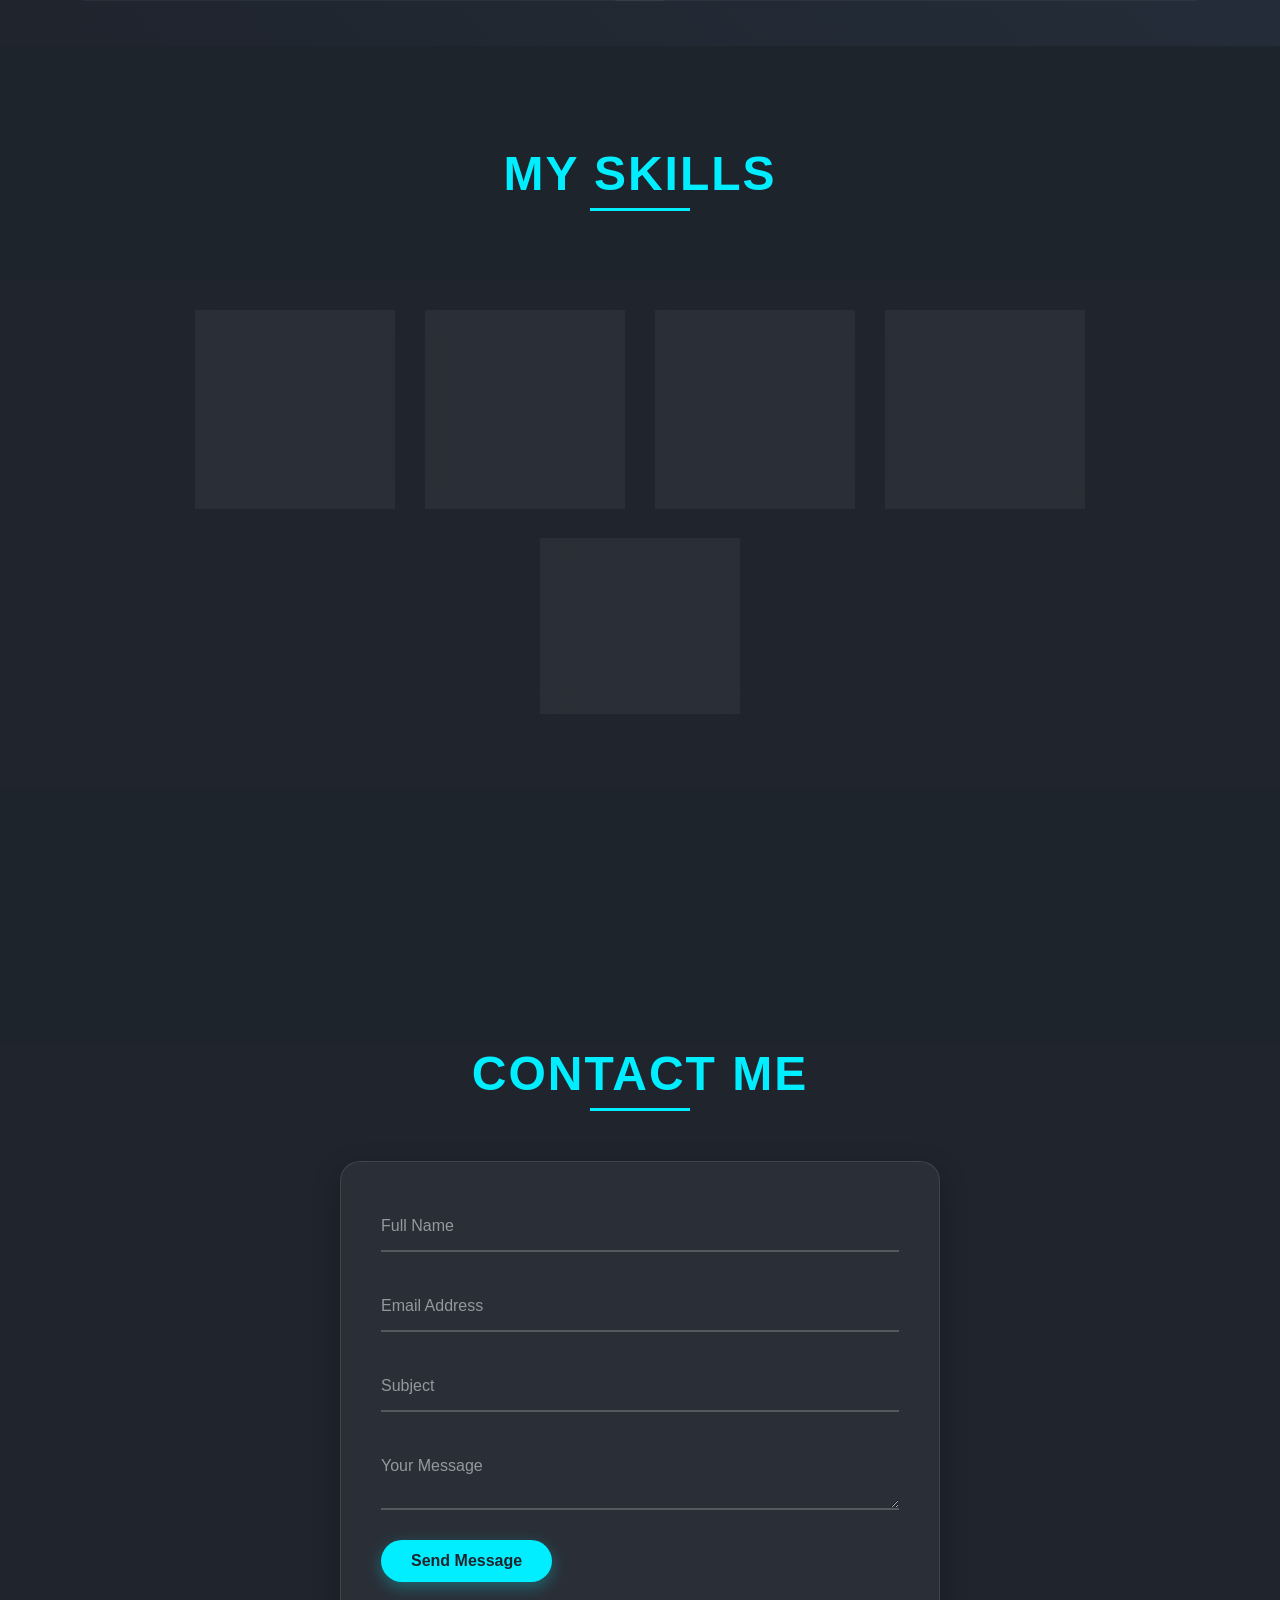
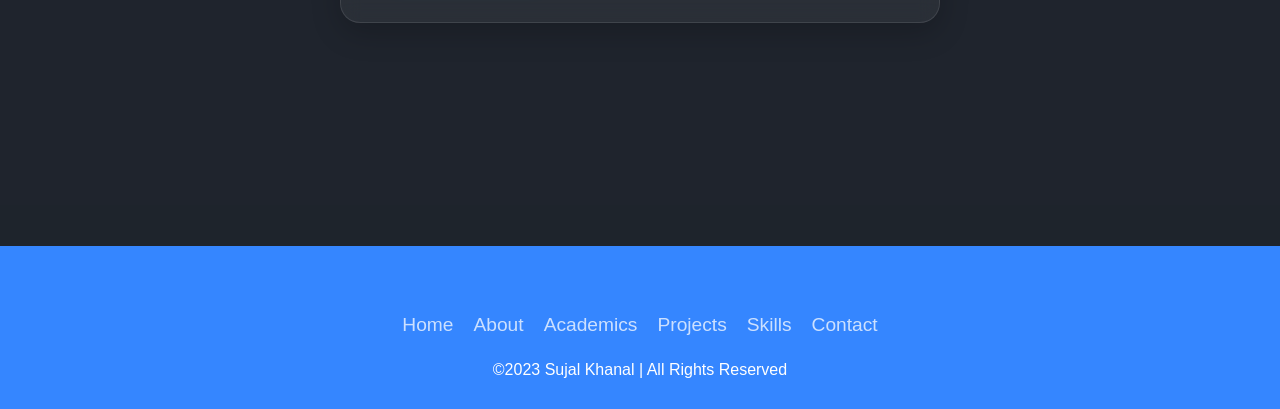
==== commit 3ff7b6ca: "Update index.html" ====
--- a/index.html
+++ b/index.html
@@ -1,7 +1,7 @@
 <html>
     <title>Portfolio</title>
     <head>
-    <link rel="stylesheet" href="flexbox.css">
+    <link rel="stylesheet" href="style.css">
 
 </head>
 
--- a/style.css
+++ b/style.css
@@ -0,0 +1,919 @@
+* {
+    margin: 0;
+    padding: 0;
+    box-sizing: border-box;
+    font-family: 'Poppins', sans-serif;
+    scroll-behavior: smooth;
+}
+
+:root {
+    --primary-color: #0ef;
+    --secondary-color: #ff2770;
+    --dark-color: #1f242d;
+    --light-color: #fff;
+    --bg-gradient: linear-gradient(45deg, #1f242d, #2a3a4a);
+}
+
+body {
+    background: var(--dark-color);
+    color: var(--light-color);
+    overflow-x: hidden;
+}
+
+/* Header Styles */
+.header {
+    position: fixed;
+    top: 0;
+    left: 0;
+    width: 100%;
+    padding: 20px 10%;
+    display: flex;
+    justify-content: space-between;
+    align-items: center;
+    z-index: 100;
+    background: rgba(31, 36, 45, 0.9);
+    backdrop-filter: blur(10px);
+    transition: all 0.3s ease;
+}
+
+.header.scrolled {
+    padding: 15px 10%;
+    box-shadow: 0 5px 20px rgba(0, 0, 0, 0.2);
+}
+
+.logo {
+    text-decoration: none;
+    font-weight: 700;
+    font-size: 2em;
+    color: var(--light-color);
+    letter-spacing: 1px;
+    transition: all 0.3s ease;
+}
+
+.logo span {
+    color: var(--primary-color);
+}
+
+.logo:hover {
+    transform: scale(1.05);
+}
+
+.navbar a {
+    text-decoration: none;
+    font-size: 18px;
+    font-weight: 500;
+    margin-left: 35px;
+    color: var(--light-color);
+    position: relative;
+    transition: all 0.3s ease;
+}
+
+.navbar a::before {
+    content: '';
+    position: absolute;
+    bottom: -5px;
+    left: 0;
+    width: 0;
+    height: 2px;
+    background: var(--primary-color);
+    transition: width 0.3s ease;
+}
+
+.navbar a:hover::before {
+    width: 100%;
+}
+
+.navbar a:hover {
+    color: var(--primary-color);
+}
+
+/* Home Section */
+.home {
+    width: 100%;
+    height: 100vh;
+    background: url('https://images.unsplash.com/photo-1639762681057-408e52192e55?q=80&w=2232&auto=format&fit=crop') no-repeat;
+    background-size: cover;
+    background-position: center;
+    display: flex;
+    align-items: center;
+    padding: 0 10%;
+    position: relative;
+}
+
+.home::before {
+    content: '';
+    position: absolute;
+    top: 0;
+    left: 0;
+    width: 100%;
+    height: 100%;
+    background: rgba(0, 0, 0, 0.7);
+}
+
+.homecontent {
+    max-width: 600px;
+    z-index: 1;
+    animation: slideRight 1s ease forwards;
+    animation-delay: 0.5s;
+    opacity: 0;
+}
+
+.homecontent h3 {
+    font-size: 32px;
+    font-weight: 700;
+    margin-bottom: 10px;
+    color: var(--primary-color);
+}
+
+.homecontent h1 {
+    font-size: 56px;
+    font-weight: 700;
+    margin: 10px 0;
+    line-height: 1.2;
+    background: linear-gradient(45deg, var(--primary-color), var(--secondary-color));
+    -webkit-background-clip: text;
+    -webkit-text-fill-color: transparent;
+    animation: slideLeft 1s ease forwards;
+    animation-delay: 1s;
+    opacity: 0;
+}
+
+.homecontent p {
+    font-size: 16px;
+    margin-bottom: 20px;
+    line-height: 1.5;
+    animation: slideUp 1s ease forwards;
+    animation-delay: 1.5s;
+    opacity: 0;
+}
+
+.social-icons {
+    display: flex;
+    gap: 20px;
+    margin-top: 30px;
+    animation: slideUp 1s ease forwards;
+    animation-delay: 2s;
+    opacity: 0;
+}
+
+.social-icons a {
+    display: inline-flex;
+    justify-content: center;
+    align-items: center;
+    width: 40px;
+    height: 40px;
+    background: transparent;
+    border: 2px solid var(--primary-color);
+    border-radius: 50%;
+    font-size: 20px;
+    color: var(--primary-color);
+    text-decoration: none;
+    transition: all 0.3s ease;
+}
+
+.social-icons a:hover {
+    background: var(--primary-color);
+    color: var(--dark-color);
+    box-shadow: 0 0 20px var(--primary-color);
+    transform: translateY(-5px);
+}
+
+/* About Section */
+.about {
+    width: 100%;
+    min-height: 100vh;
+    padding: 100px 10% 80px;
+    display: flex;
+    justify-content: space-between;
+    align-items: center;
+    gap: 50px;
+    background: var(--bg-gradient);
+}
+
+.round {
+    width: 400px;
+    height: 400px;
+    border-radius: 50%;
+    position: relative;
+    animation: float 3s ease-in-out infinite;
+    box-shadow: 0 0 30px rgba(0, 239, 255, 0.5);
+    overflow: hidden;
+    border: 10px solid rgba(255, 255, 255, 0.1);
+}
+
+.round img {
+    width: 100%;
+    height: 100%;
+    object-fit: cover;
+}
+
+.about-content {
+    max-width: 600px;
+}
+
+.about-content h2 {
+    font-size: 42px;
+    margin-bottom: 20px;
+    background: linear-gradient(45deg, var(--primary-color), var(--secondary-color));
+    -webkit-background-clip: text;
+    -webkit-text-fill-color: transparent;
+}
+
+.about-content h3 {
+    font-size: 24px;
+    margin-bottom: 15px;
+    color: var(--primary-color);
+}
+
+.about-content p {
+    font-size: 16px;
+    line-height: 1.6;
+    margin-bottom: 20px;
+}
+
+/* Academics Section */
+.academics {
+    width: 100%;
+    min-height: 100vh;
+    padding: 100px 10%;
+    background: url('https://images.unsplash.com/photo-1454165804606-c3d57bc86b40?q=80&w=2070&auto=format&fit=crop') no-repeat;
+    background-size: cover;
+    background-position: center;
+    background-attachment: fixed;
+    position: relative;
+    display: flex;
+    flex-direction: column;
+    align-items: center;
+}
+
+.academics::before {
+    content: '';
+    position: absolute;
+    top: 0;
+    left: 0;
+    width: 100%;
+    height: 100%;
+    background: rgba(31, 36, 45, 0.9);
+}
+
+.section-title {
+    font-size: 48px;
+    margin-bottom: 60px;
+    text-align: center;
+    position: relative;
+    z-index: 1;
+    color: var(--primary-color);
+    text-transform: uppercase;
+    letter-spacing: 2px;
+}
+
+.section-title::after {
+    content: '';
+    position: absolute;
+    bottom: -10px;
+    left: 50%;
+    transform: translateX(-50%);
+    width: 100px;
+    height: 3px;
+    background: var(--primary-color);
+}
+
+.education-container {
+    display: flex;
+    justify-content: center;
+    flex-wrap: wrap;
+    gap: 40px;
+    position: relative;
+    z-index: 1;
+}
+
+.education-box {
+    background: rgba(255, 255, 255, 0.1);
+    backdrop-filter: blur(10px);
+    border-radius: 20px;
+    padding: 30px;
+    width: 350px;
+    transition: all 0.3s ease;
+    border: 1px solid rgba(255, 255, 255, 0.1);
+    box-shadow: 0 10px 30px rgba(0, 0, 0, 0.2);
+}
+
+.education-box:hover {
+    transform: translateY(-10px);
+    box-shadow: 0 15px 30px rgba(0, 239, 255, 0.3);
+    border-color: var(--primary-color);
+}
+
+.education-box h3 {
+    font-size: 24px;
+    margin-bottom: 15px;
+    color: var(--primary-color);
+}
+
+.education-box p {
+    font-size: 16px;
+    line-height: 1.6;
+    margin-bottom: 15px;
+}
+
+.education-box .year {
+    display: inline-block;
+    padding: 5px 15px;
+    background: rgba(0, 239, 255, 0.2);
+    border-radius: 20px;
+    font-size: 14px;
+    color: var(--primary-color);
+}
+
+/* Projects Section */
+.projects {
+    width: 100%;
+    min-height: 100vh;
+    padding: 100px 10%;
+    background: var(--bg-gradient);
+    display: flex;
+    flex-direction: column;
+    align-items: center;
+}
+
+.projects-container {
+    display: grid;
+    grid-template-columns: repeat(auto-fit, minmax(350px, 1fr));
+    gap: 40px;
+    width: 100%;
+    max-width: 1200px;
+    margin-top: 50px;
+}
+
+.project-box {
+    background: rgba(255, 255, 255, 0.05);
+    backdrop-filter: blur(10px);
+    border-radius: 20px;
+    overflow: hidden;
+    transition: all 0.3s ease;
+    border: 1px solid rgba(255, 255, 255, 0.1);
+    box-shadow: 0 10px 30px rgba(0, 0, 0, 0.2);
+    position: relative;
+}
+
+.project-box:hover {
+    transform: translateY(-10px);
+    box-shadow: 0 15px 30px rgba(0, 239, 255, 0.3);
+    border-color: var(--primary-color);
+}
+
+.project-img {
+    width: 100%;
+    height: 250px;
+    overflow: hidden;
+    position: relative;
+}
+
+.project-img img {
+    width: 100%;
+    height: 100%;
+    object-fit: cover;
+    transition: all 0.3s ease;
+}
+
+.project-box:hover .project-img img {
+    transform: scale(1.1);
+}
+
+.project-content {
+    padding: 30px;
+}
+
+.project-content h3 {
+    font-size: 24px;
+    margin-bottom: 15px;
+    color: var(--primary-color);
+}
+
+.project-content p {
+    font-size: 16px;
+    line-height: 1.6;
+    margin-bottom: 20px;
+    color: rgba(255, 255, 255, 0.8);
+}
+
+.project-tech {
+    display: flex;
+    flex-wrap: wrap;
+    gap: 10px;
+    margin-bottom: 25px;
+}
+
+.project-tech span {
+    background: rgba(0, 239, 255, 0.1);
+    color: var(--primary-color);
+    padding: 5px 15px;
+    border-radius: 20px;
+    font-size: 14px;
+    border: 1px solid rgba(0, 239, 255, 0.3);
+    transition: all 0.3s ease;
+}
+
+.project-tech span:hover {
+    background: rgba(0, 239, 255, 0.2);
+    transform: translateY(-2px);
+}
+
+.project-links {
+    display: flex;
+    gap: 15px;
+}
+
+.project-links a {
+    display: inline-flex;
+    align-items: center;
+    gap: 8px;
+    padding: 10px 20px;
+    background: rgba(0, 239, 255, 0.1);
+    color: var(--primary-color);
+    text-decoration: none;
+    border-radius: 25px;
+    font-weight: 500;
+    transition: all 0.3s ease;
+    border: 1px solid rgba(0, 239, 255, 0.3);
+}
+
+.project-links a:hover {
+    background: var(--primary-color);
+    color: var(--dark-color);
+    transform: translateY(-3px);
+    box-shadow: 0 5px 15px rgba(0, 239, 255, 0.4);
+}
+
+/* Skills Section */
+.skills {
+    width: 100%;
+    min-height: 100vh;
+    padding: 100px 10%;
+    background: url('https://images.unsplash.com/photo-1517077304055-6e89abbf09b0?q=80&w=2069&auto=format&fit=crop') no-repeat;
+    background-size: cover;
+    background-position: center;
+    background-attachment: fixed;
+    position: relative;
+    display: flex;
+    flex-direction: column;
+    align-items: center;
+}
+
+.skills::before {
+    content: '';
+    position: absolute;
+    top: 0;
+    left: 0;
+    width: 100%;
+    height: 100%;
+    background: rgba(31, 36, 45, 0.9);
+}
+
+.skills-container {
+    display: flex;
+    justify-content: center;
+    flex-wrap: wrap;
+    gap: 30px;
+    width: 100%;
+    margin-top: 50px;
+    position: relative;
+    z-index: 1;
+}
+
+.skill-box {
+    background: rgba(255, 255, 255, 0.05);
+    backdrop-filter: blur(10px);
+    border-radius: 15px;
+    padding: 30px;
+    width: 200px;
+    text-align: center;
+    transition: all 0.3s ease;
+    border: 1px solid rgba(255, 255, 255, 0.1);
+}
+
+.skill-box:hover {
+    transform: translateY(-10px);
+    box-shadow: 0 10px 25px rgba(0, 239, 255, 0.2);
+    border-color: var(--primary-color);
+}
+
+.skill-box i {
+    font-size: 50px;
+    margin-bottom: 20px;
+    color: var(--primary-color);
+}
+
+.skill-box h3 {
+    font-size: 20px;
+    margin-bottom: 10px;
+}
+
+.skill-box .bar {
+    height: 5px;
+    background: rgba(255, 255, 255, 0.1);
+    border-radius: 5px;
+    overflow: hidden;
+    margin-top: 15px;
+}
+
+.skill-box .bar span {
+    display: block;
+    height: 100%;
+    background: var(--primary-color);
+    border-radius: 5px;
+    animation: fillBar 2s ease-out forwards;
+}
+
+/* Contact Section */
+.contact {
+    width: 100%;
+    min-height: 100vh;
+    padding: 100px 10%;
+    background: url('https://images.unsplash.com/photo-1519389950473-47ba0277781c?q=80&w=2070&auto=format&fit=crop') no-repeat;
+    background-size: cover;
+    background-position: center;
+    position: relative;
+    display: flex;
+    flex-direction: column;
+    align-items: center;
+}
+
+.contact::before {
+    content: '';
+    position: absolute;
+    top: 0;
+    left: 0;
+    width: 100%;
+    height: 100%;
+    background: rgba(31, 36, 45, 0.9);
+}
+
+.contact-form {
+    background: rgba(255, 255, 255, 0.05);
+    backdrop-filter: blur(10px);
+    border-radius: 20px;
+    padding: 40px;
+    width: 100%;
+    max-width: 600px;
+    position: relative;
+    z-index: 1;
+    border: 1px solid rgba(255, 255, 255, 0.1);
+    box-shadow: 0 10px 30px rgba(0, 0, 0, 0.2);
+}
+
+.input-box {
+    position: relative;
+    margin-bottom: 30px;
+}
+
+.input-box input,
+.input-box textarea {
+    width: 100%;
+    padding: 15px;
+    background: transparent;
+    border: none;
+    border-bottom: 2px solid rgba(255, 255, 255, 0.2);
+    color: var(--light-color);
+    font-size: 16px;
+    transition: all 0.3s ease;
+}
+
+.input-box input:focus,
+.input-box textarea:focus {
+    outline: none;
+    border-bottom-color: var(--primary-color);
+}
+
+.input-box label {
+    position: absolute;
+    top: 15px;
+    left: 0;
+    color: rgba(255, 255, 255, 0.5);
+    pointer-events: none;
+    transition: all 0.3s ease;
+}
+
+.input-box input:focus ~ label,
+.input-box input:valid ~ label,
+.input-box textarea:focus ~ label,
+.input-box textarea:valid ~ label {
+    top: -20px;
+    left: 0;
+    font-size: 14px;
+    color: var(--primary-color);
+}
+
+.btn {
+    display: inline-block;
+    padding: 12px 30px;
+    background: var(--primary-color);
+    color: var(--dark-color);
+    border: none;
+    border-radius: 30px;
+    font-size: 16px;
+    font-weight: 600;
+    cursor: pointer;
+    transition: all 0.3s ease;
+    box-shadow: 0 5px 15px rgba(0, 239, 255, 0.3);
+}
+
+.btn:hover {
+    transform: translateY(-3px);
+    box-shadow: 0 8px 20px rgba(0, 239, 255, 0.5);
+}
+
+/* Footer */
+.footer {
+    position: relative;
+    width: 100%;
+    background: #3586ff;
+    min-height: 100px;
+    padding: 20px 50px;
+    display: flex;
+    justify-content: center;
+    align-items: center;
+    flex-direction: column;
+}
+
+.social-icon,
+.menu {
+    position: relative;
+    display: flex;
+    justify-content: center;
+    align-items: center;
+    margin: 10px 0;
+    flex-wrap: wrap;
+}
+
+.social-icon__item,
+.menu__item {
+    list-style: none;
+}
+
+.social-icon__link {
+    font-size: 2rem;
+    color: #fff;
+    margin: 0 10px;
+    display: inline-block;
+    transition: 0.5s;
+}
+
+.social-icon__link:hover {
+    transform: translateY(-10px);
+}
+
+.menu__link {
+    font-size: 1.2rem;
+    color: #fff;
+    margin: 0 10px;
+    display: inline-block;
+    transition: 0.5s;
+    text-decoration: none;
+    opacity: 0.75;
+    font-weight: 300;
+}
+
+.menu__link:hover {
+    opacity: 1;
+}
+
+.footer p {
+    color: #fff;
+    margin: 15px 0 10px 0;
+    font-size: 1rem;
+    font-weight: 300;
+}
+
+.wave {
+    position: absolute;
+    top: -100px;
+    left: 0;
+    width: 100%;
+    height: 100px;
+    background: url("https://i.ibb.co/wQZVxxk/wave.png");
+    background-size: 1000px 100px;
+}
+
+.wave#wave1 {
+    z-index: 1000;
+    opacity: 1;
+    bottom: 0;
+    animation: animateWaves 4s linear infinite;
+}
+
+.wave#wave2 {
+    z-index: 999;
+    opacity: 0.5;
+    bottom: 10px;
+    animation: animate 4s linear infinite !important;
+}
+
+.wave#wave3 {
+    z-index: 1000;
+    opacity: 0.2;
+    bottom: 15px;
+    animation: animateWaves 3s linear infinite;
+}
+
+.wave#wave4 {
+    z-index: 999;
+    opacity: 0.7;
+    bottom: 20px;
+    animation: animate 3s linear infinite;
+}
+
+/* Animations */
+@keyframes animateWaves {
+    0% {
+        background-position-x: 1000px;
+    }
+    100% {
+        background-position-x: 0px;
+    }
+}
+
+@keyframes animate {
+    0% {
+        background-position-x: -1000px;
+    }
+    100% {
+        background-position-x: 0px;
+    }
+}
+
+@keyframes slideRight {
+    0% {
+        transform: translateX(-100px);
+        opacity: 0;
+    }
+    100% {
+        transform: translateX(0);
+        opacity: 1;
+    }
+}
+
+@keyframes slideLeft {
+    0% {
+        transform: translateX(100px);
+        opacity: 0;
+    }
+    100% {
+        transform: translateX(0);
+        opacity: 1;
+    }
+}
+
+@keyframes slideUp {
+    0% {
+        transform: translateY(100px);
+        opacity: 0;
+    }
+    100% {
+        transform: translateY(0);
+        opacity: 1;
+    }
+}
+
+@keyframes float {
+    0%, 100% {
+        transform: translateY(0);
+    }
+    50% {
+        transform: translateY(-20px);
+    }
+}
+
+@keyframes fillBar {
+    from {
+        width: 0;
+    }
+    to {
+        width: var(--width);
+    }
+}
+
+/* Responsive Design */
+@media (max-width: 1200px) {
+    .header {
+        padding: 15px 5%;
+    }
+
+    .homecontent h1 {
+        font-size: 48px;
+    }
+}
+
+@media (max-width: 992px) {
+    .about {
+        flex-direction: column;
+        text-align: center;
+        padding: 80px 5%;
+    }
+
+    .round {
+        margin-bottom: 50px;
+    }
+
+    .education-box {
+        width: 100%;
+    }
+
+    .projects-container {
+        grid-template-columns: repeat(auto-fit, minmax(300px, 1fr));
+    }
+}
+
+@media (max-width: 768px) {
+    .homecontent h1 {
+        font-size: 36px;
+    }
+
+    .homecontent h3 {
+        font-size: 24px;
+    }
+
+    .navbar {
+        position: fixed;
+        top: 80px;
+        left: -100%;
+        width: 100%;
+        height: calc(100vh - 80px);
+        background: var(--dark-color);
+        flex-direction: column;
+        align-items: center;
+        justify-content: center;
+        transition: all 0.3s ease;
+    }
+
+    .navbar.active {
+        left: 0;
+    }
+
+    .navbar a {
+        margin: 15px 0;
+        font-size: 24px;
+    }
+
+    .menu-toggle {
+        display: block;
+        width: 30px;
+        height: 30px;
+        cursor: pointer;
+        position: relative;
+        z-index: 101;
+    }
+
+    .menu-toggle span {
+        display: block;
+        width: 100%;
+        height: 3px;
+        background: var(--light-color);
+        margin: 5px 0;
+        transition: all 0.3s ease;
+    }
+
+    .menu-toggle.active span:nth-child(1) {
+        transform: rotate(45deg) translate(5px, 5px);
+    }
+
+    .menu-toggle.active span:nth-child(2) {
+        opacity: 0;
+    }
+
+    .menu-toggle.active span:nth-child(3) {
+        transform: rotate(-45deg) translate(7px, -7px);
+    }
+
+    .projects-container {
+        grid-template-columns: 1fr;
+    }
+}
+
+@media (max-width: 576px) {
+    .homecontent h1 {
+        font-size: 32px;
+    }
+
+    .round {
+        width: 300px;
+        height: 300px;
+    }
+
+    .section-title {
+        font-size: 36px;
+    }
+
+    .project-content {
+        padding: 20px;
+    }
+
+    .project-links {
+        flex-direction: column;
+        gap: 10px;
+    }
+
+    .project-links a {
+        justify-content: center;
+    }
+}
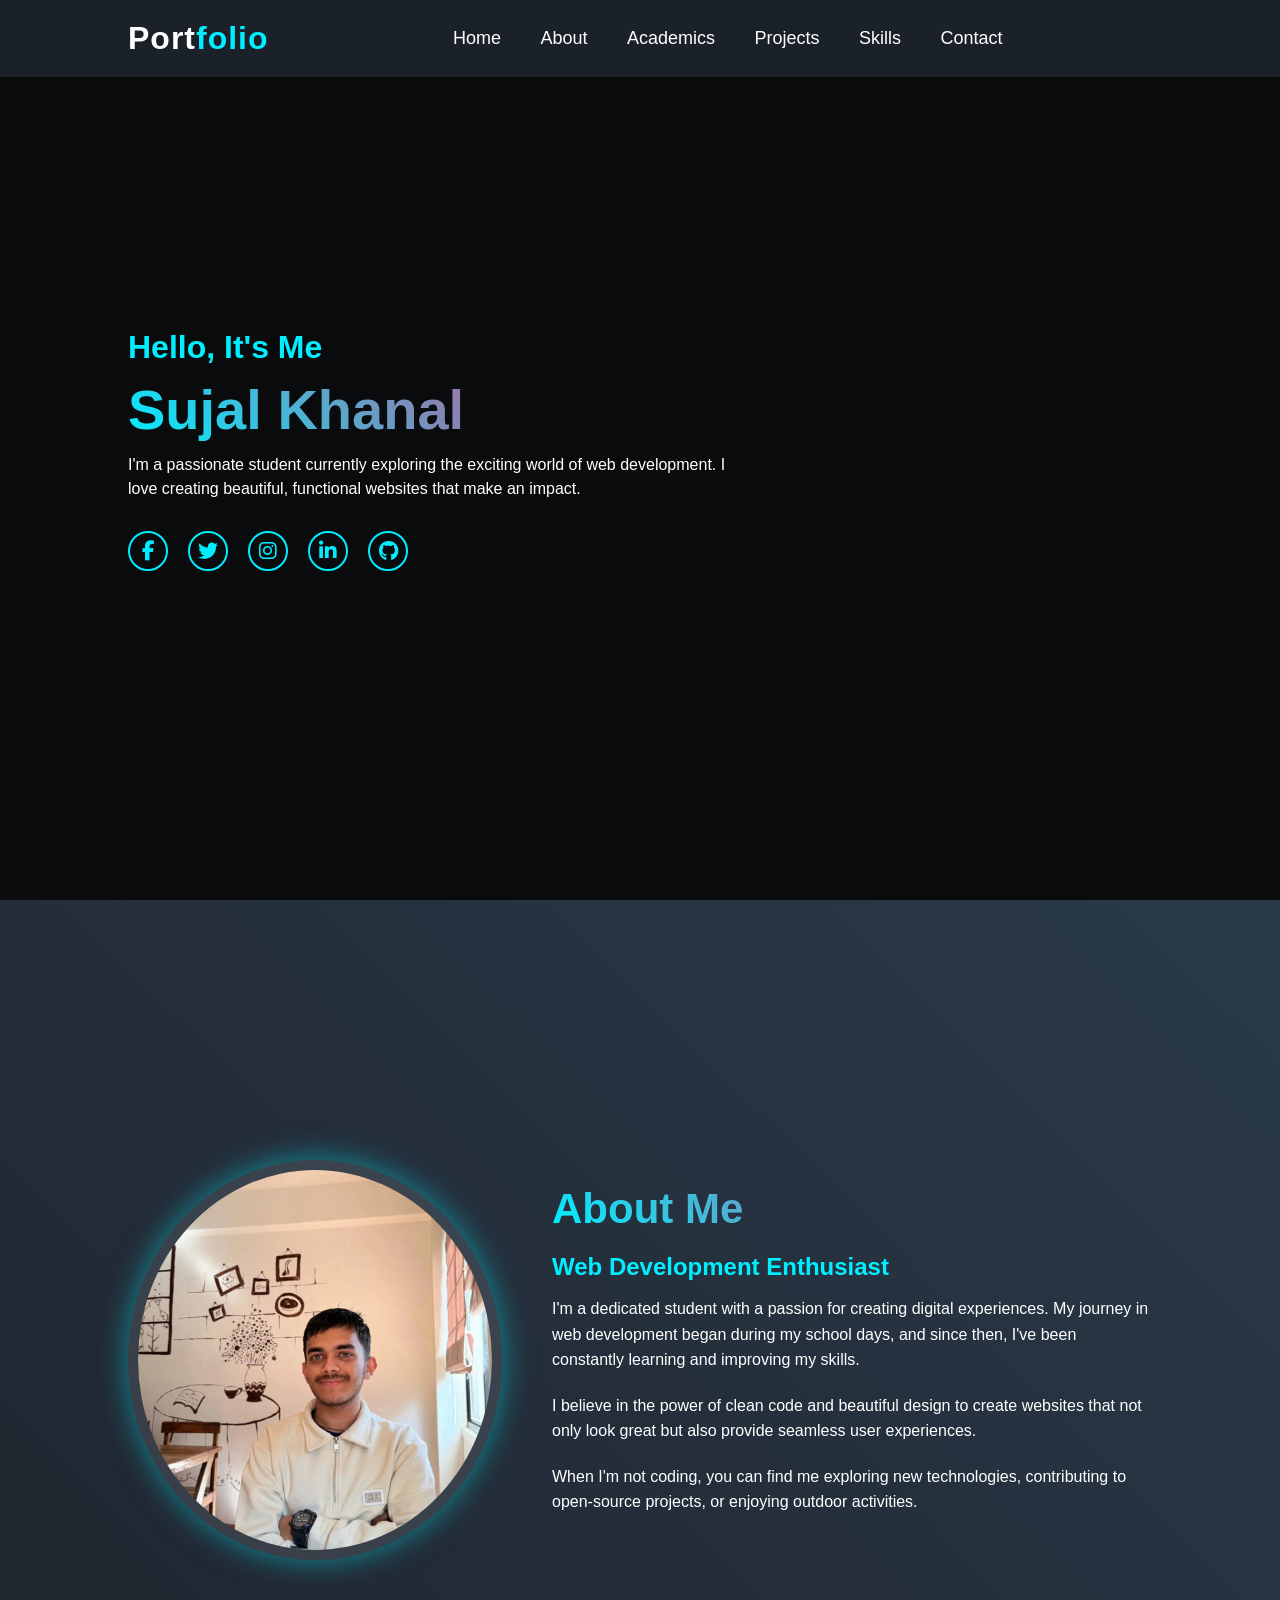
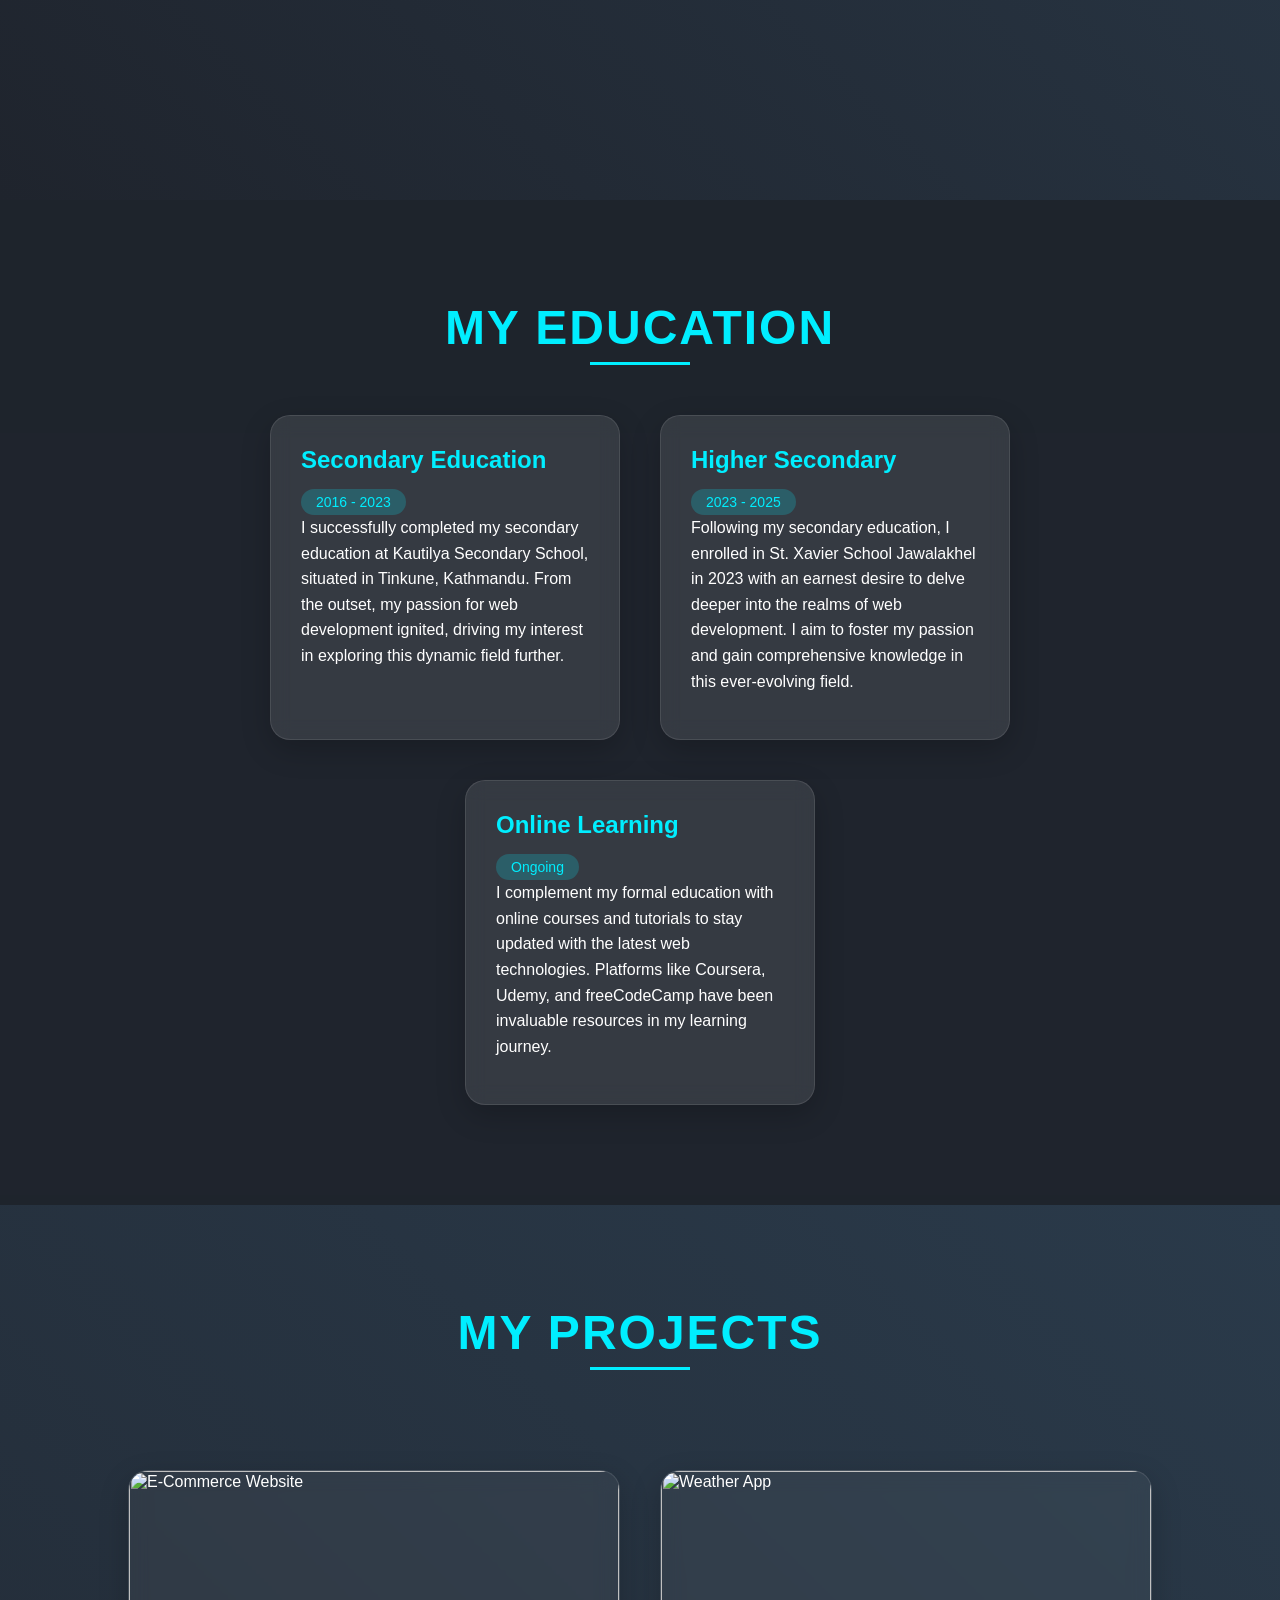
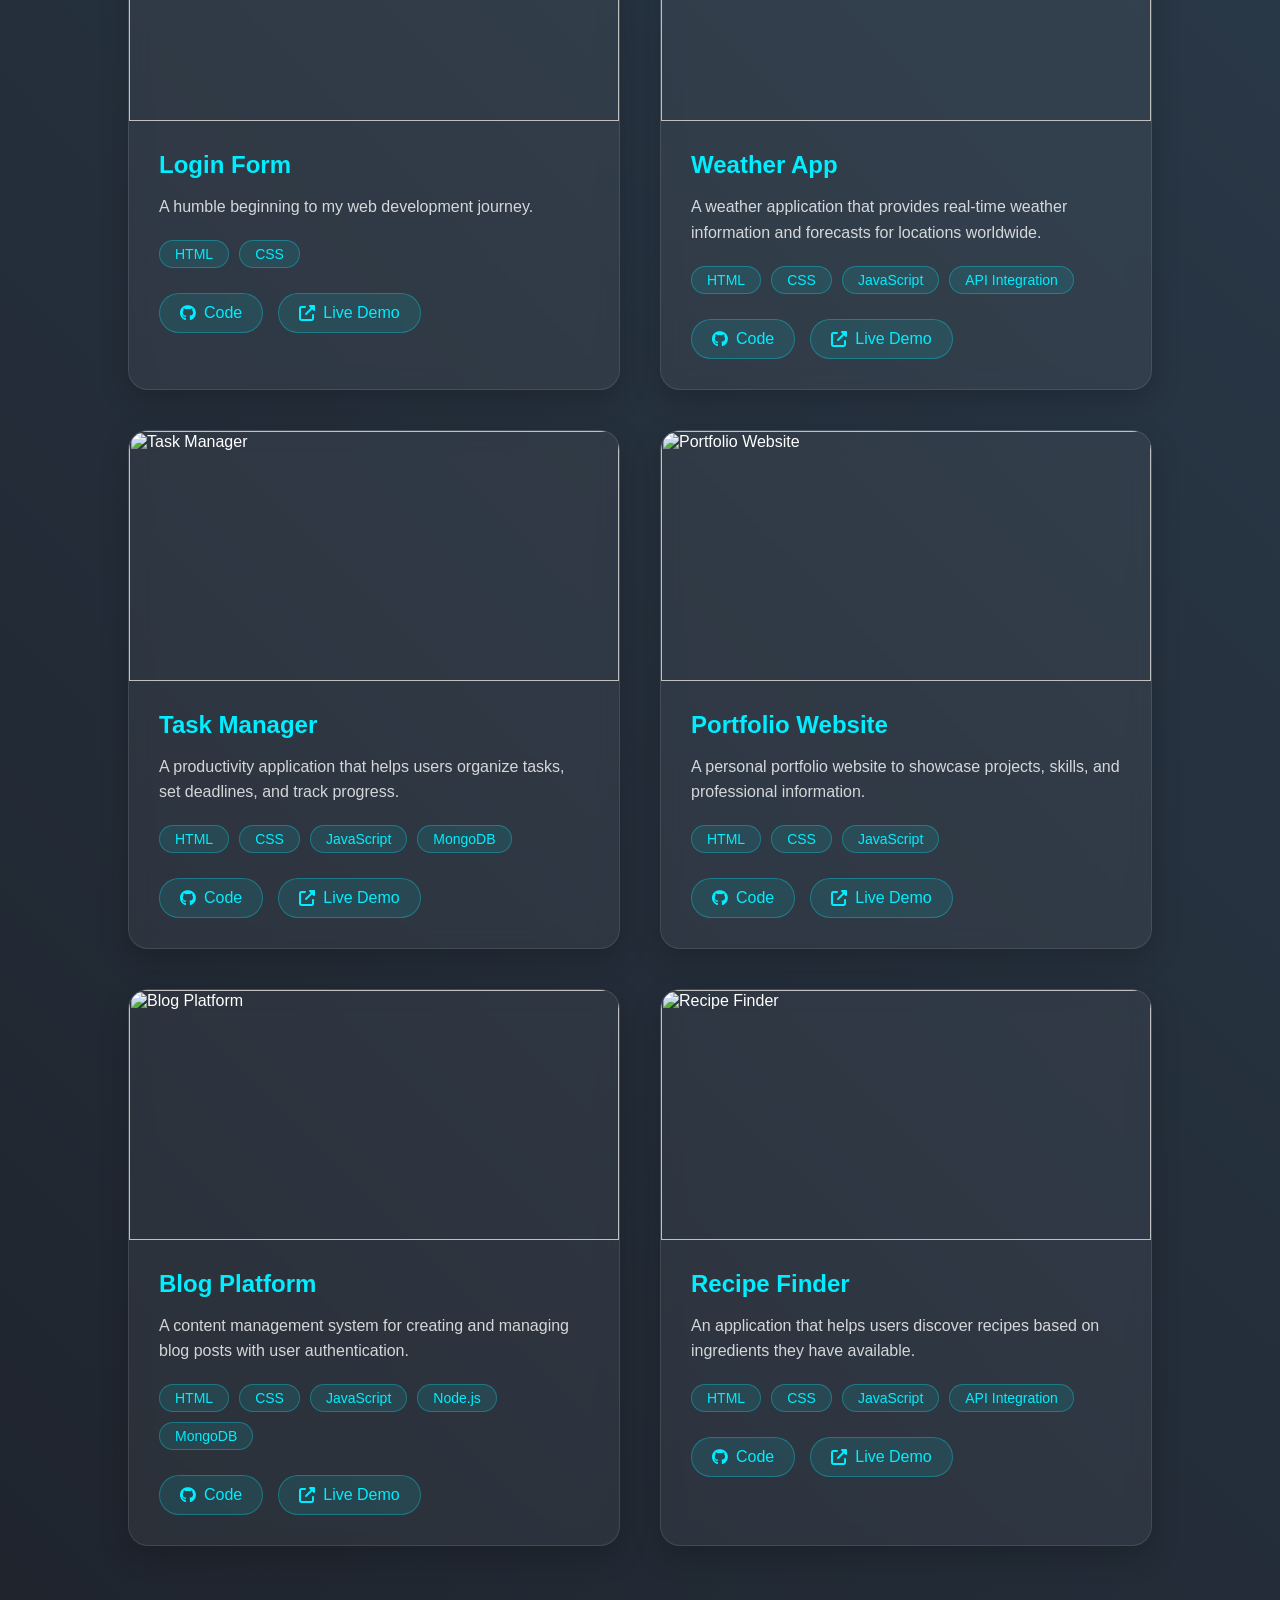
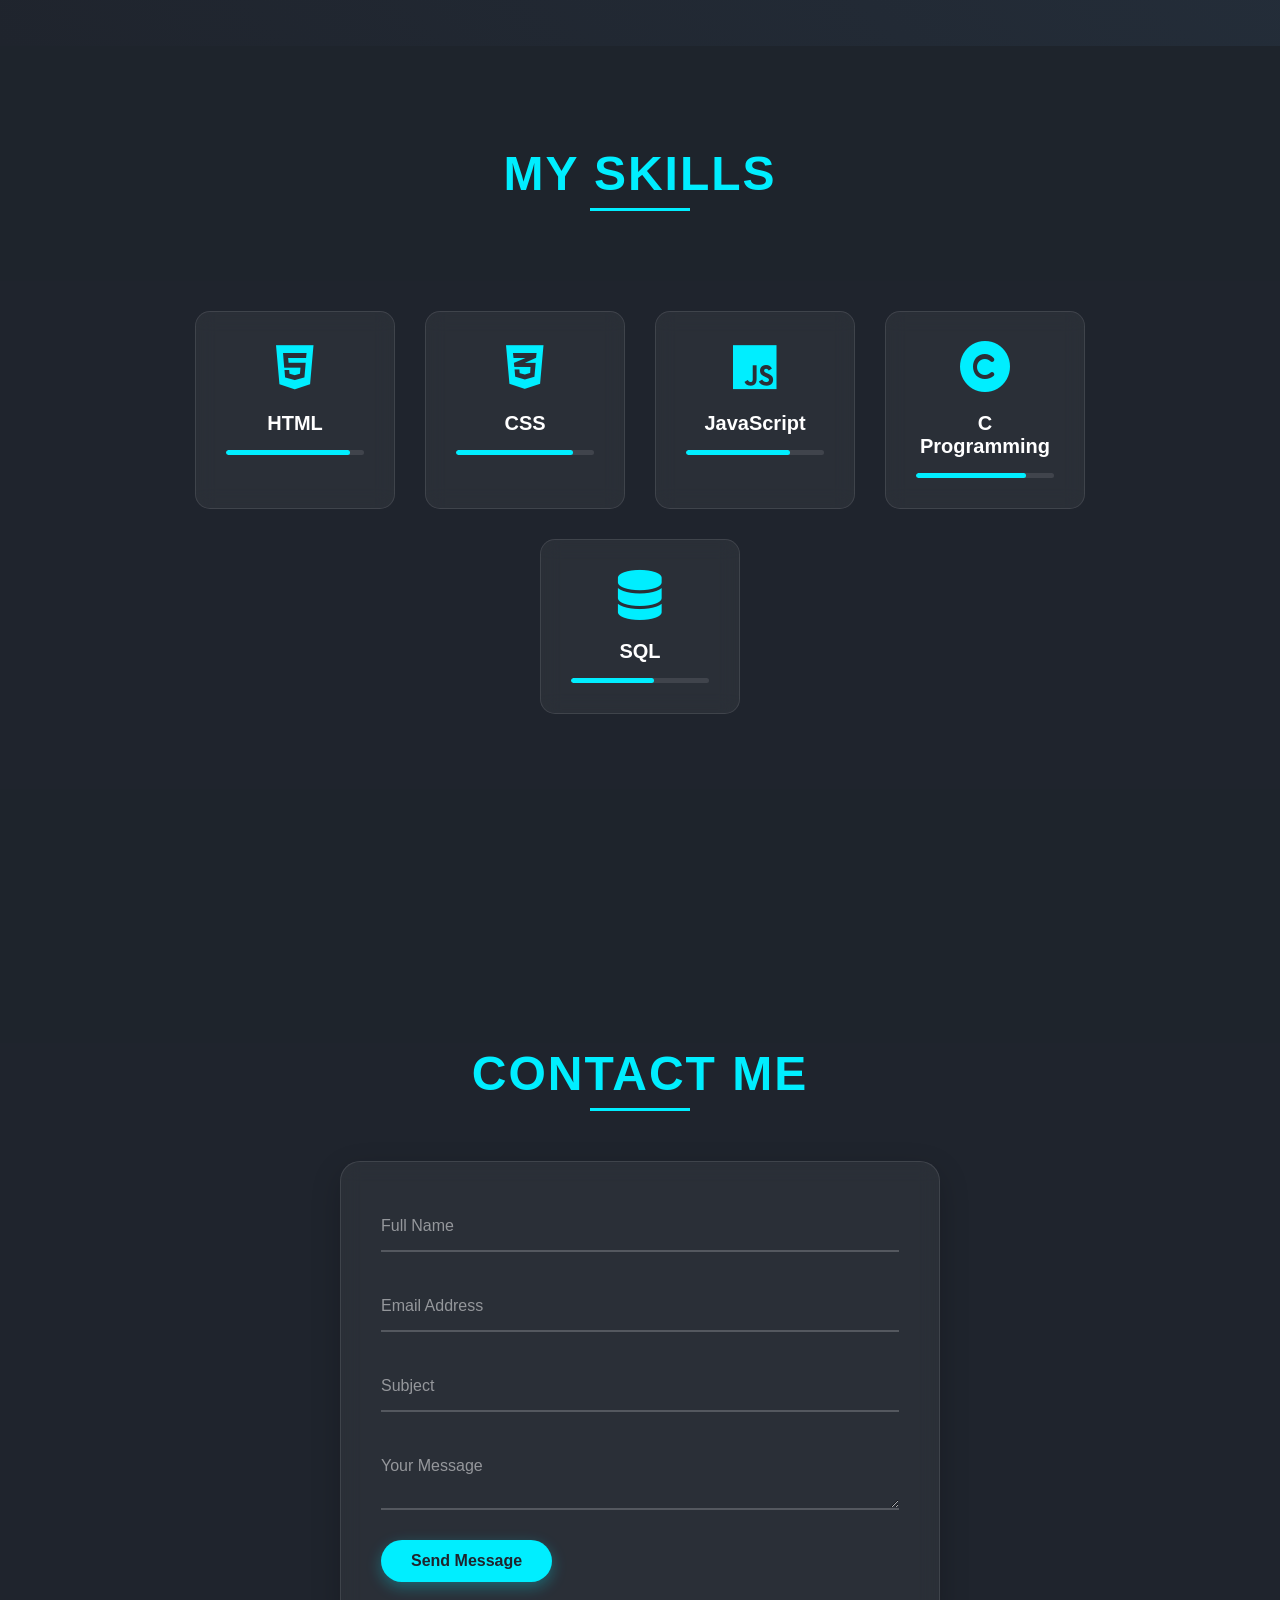
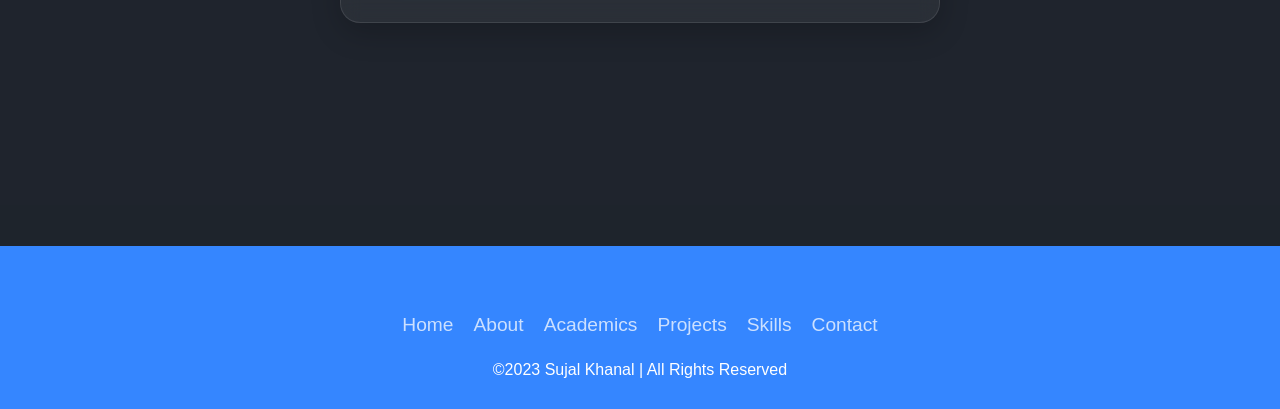
==== commit 07df7965: "Update index.html" ====
--- a/index.html
+++ b/index.html
@@ -1,6 +1,7 @@
 <html>
+    <head>
     <title>Portfolio</title>
-    <head>
+    
     <link rel="stylesheet" href="style.css">
 
 </head>
